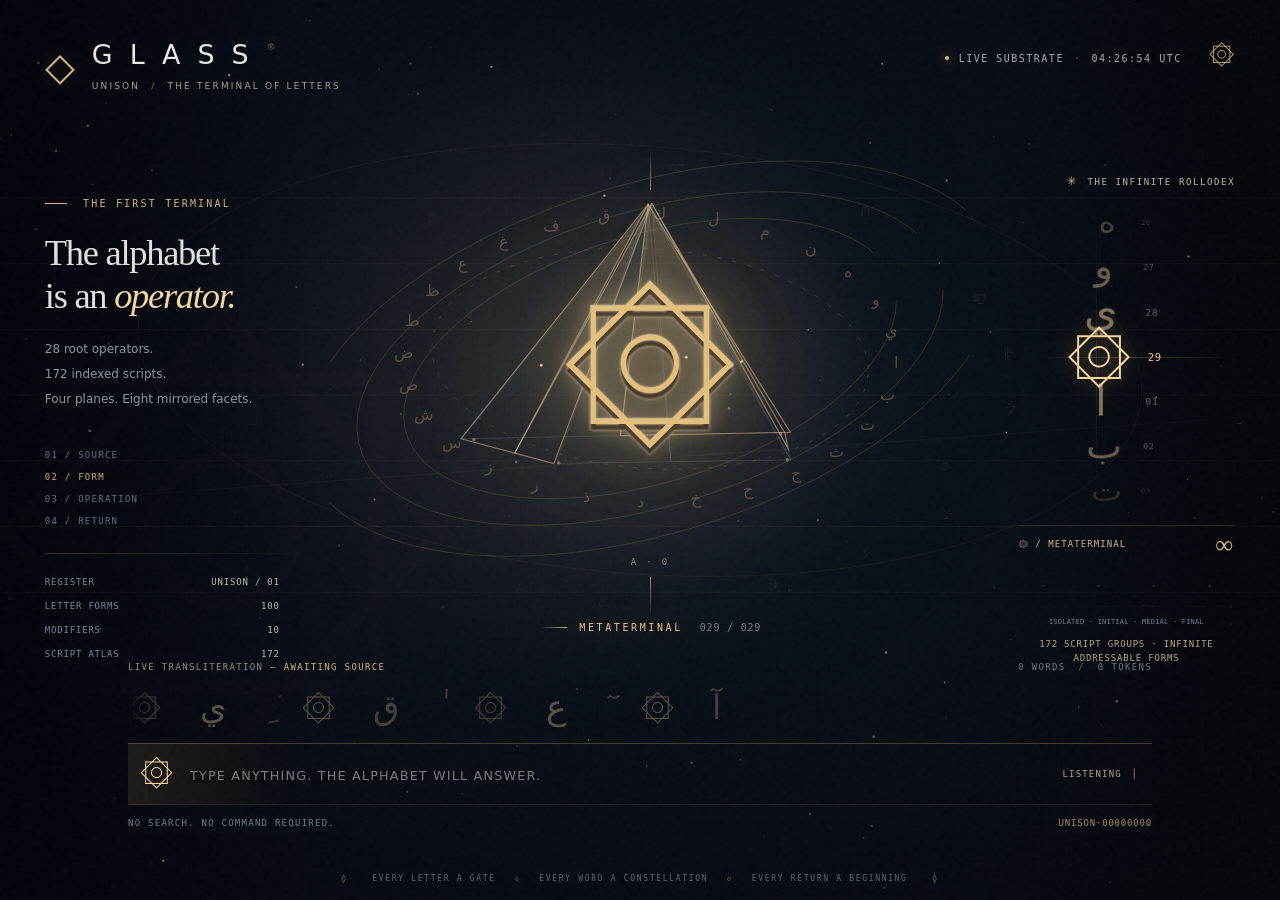
==== apps/glass-oracle/index.html @ 52d49993 "experience: publish fully inlined typing-only GLASS world alphabet oracle" ====
<!doctype html>
<html lang="en">
<head>
  <meta charset="utf-8">
  <meta name="viewport" content="width=device-width,initial-scale=1,viewport-fit=cover">
  <meta name="theme-color" content="#060910">
  <meta name="color-scheme" content="dark">
  <meta name="description" content="GLASS — a living terminal of the Unison alphabet. Type, tap, and observe the operators unfold.">
  <title>GLASS — The Unison Terminal</title>
  <style>
:root {--ink:#050910;--gold:#d4b47d;--gold-bright:#f6d8a1;--tarnish:#827459;--mute:#86909c;--white:#e9e7e4;--margin:clamp(21px,3.5vw,62px);--arabic:"Amiri","Amiri Quran","Noto Naskh Arabic","Scheherazade New","Times New Roman",serif}
*{box-sizing:border-box}html,body{margin:0;width:100%;height:100%;background:var(--ink);color:var(--white);overscroll-behavior:none}body{font-family:"Avenir Next","Segoe UI",system-ui,sans-serif;-webkit-font-smoothing:antialiased;font-weight:350}button{display:none!important}::selection{color:#0d1119;background:#e3bd79}input{font:inherit}
.unison{position:relative;width:100%;height:100dvh;min-height:660px;isolation:isolate;overflow:hidden;background:radial-gradient(ellipse at 50% 43%,#171c27 0%,#0b111a 31%,#060a12 71%,#04070c 100%)}.unison:before{content:"";position:absolute;inset:0;z-index:-2;pointer-events:none;background:radial-gradient(circle at 42% 40%,rgba(136,117,88,.13),transparent 38%),linear-gradient(90deg,#02050b 0%,transparent 25%,transparent 78%,#03070b 100%)}
#universe{position:absolute;inset:0;width:100%;height:100%;z-index:-1;pointer-events:none}.grain{position:absolute;inset:0;pointer-events:none;z-index:14;opacity:.14;background-image:url("data:image/svg+xml,%3Csvg viewBox='0 0 180 180' xmlns='http://www.w3.org/2000/svg'%3E%3Cfilter id='n'%3E%3CfeTurbulence type='fractalNoise' baseFrequency='.93' numOctaves='3' stitchTiles='stitch'/%3E%3C/filter%3E%3Crect width='100%25' height='100%25' filter='url(%23n)' opacity='.22'/%3E%3C/svg%3E")}.horizon-line{position:absolute;top:51%;left:-10%;width:120%;height:1px;transform:rotate(-4deg);background:linear-gradient(90deg,transparent,rgba(214,185,128,.08),transparent);pointer-events:none}.viewport-engraving{position:absolute;left:-1vw;top:32vh;color:#ceb07d;font-family:var(--arabic);font-size:38vw;opacity:.008;pointer-events:none;line-height:1}
.masthead{z-index:12;position:absolute;top:0;left:0;right:0;padding:clamp(24px,3.3vw,43px) var(--margin);display:flex;justify-content:space-between;align-items:flex-start;gap:20px;pointer-events:none}.identity{display:flex;align-items:center;gap:17px}.identity-mark{font-family:serif;font-size:39px;color:var(--gold);font-weight:200;line-height:.9;filter:drop-shadow(0 0 10px #b7976844)}.identity-name{font-size:clamp(18px,2.1vw,28px);font-weight:400;letter-spacing:.16em;line-height:1}.identity-sup{font:9px sans-serif;vertical-align:top;letter-spacing:0;color:var(--tarnish);margin-left:2px}.identity-sub{margin-top:12px;font-size:9px;letter-spacing:.24em;color:#a5a29d}.separator{color:#7c6c54;margin:0 6px}.masthead-right{display:flex;align-items:center;gap:10px;margin-top:4px;font:10px ui-monospace,Consolas,monospace;letter-spacing:.15em;color:#a9abb3}.live-diode{width:4px;height:4px;background:#d8ba7e;box-shadow:0 0 12px #e7bf75;border-radius:50%;animation:diode 3s infinite}@keyframes diode{50%{opacity:.25;box-shadow:0 0 1px #efc982}}.masthead-separator{color:#625849}.masthead-oracle{font-family:var(--arabic);color:var(--gold);font-size:26px;margin-left:17px;margin-top:-6px}
.left-margin{position:absolute;z-index:5;left:var(--margin);top:22%;width:clamp(220px,20vw,305px);pointer-events:none}.eyebrow{font:10px ui-monospace,monospace;letter-spacing:.22em;color:var(--gold);white-space:nowrap}.tiny-rule{display:inline-block;width:22px;height:1px;background:var(--gold);margin:0 8px 3px 0}.left-title{font:350 clamp(25px,2.85vw,42px)/1.18 "Iowan Old Style",Georgia,serif;letter-spacing:-.035em;margin-top:22px;color:#e2e0e0}.left-title em{font-style:italic;color:var(--gold-bright)}.left-description{font-size:12px;line-height:2.1;color:#8d97a0;margin:20px 0 37px}.vertical-index{display:flex;flex-direction:column;gap:12px;font:9px ui-monospace,monospace;letter-spacing:.14em;color:#65727f}.vertical-index-gold{color:#d2aa69}.fine-rule{width:100%;height:1px;background:linear-gradient(90deg,rgba(217,179,106,.24),transparent);margin:27px 0 16px}.meta-stat{display:flex;justify-content:space-between;max-width:235px;padding:7px 0;font:9px ui-monospace,monospace;letter-spacing:.09em;color:#798997}.meta-stat span:last-child{color:#bebcae}
.stage{position:absolute;left:25.8%;top:13%;width:50%;height:61%;z-index:4;touch-action:manipulation;cursor:crosshair;outline:none}.stage:focus-visible{outline:1px solid #b59b72;outline-offset:-20px}.stage canvas{position:absolute;inset:0;width:100%;height:100%;opacity:.96}.stage-corona{position:absolute;left:50%;top:47%;width:min(36vw,490px);height:min(36vw,490px);transform:translate(-50%,-50%);background:radial-gradient(circle,rgba(209,162,87,.13),rgba(86,111,138,.04) 41%,transparent 70%);filter:blur(18px);pointer-events:none}.stage-glyph{position:absolute;left:50%;top:45%;transform:translate(-50%,-50%);font:normal clamp(110px,14vw,205px)/1.5 var(--arabic);color:#e4bf7d;text-align:center;white-space:nowrap;text-shadow:0 0 25px #cfaf8666,0 0 75px #ad904844,0 6px 2px #342b20;filter:drop-shadow(0 0 1px #f7e5bb);pointer-events:none;transition:font-size .35s ease}.stage-pole{position:absolute;left:50%;width:1px;height:40px;background:linear-gradient(transparent,#a48d65)}.stage-pole-top{top:6%}.stage-pole-bottom{bottom:9%;transform:rotate(180deg)}.stage-axis{position:absolute;bottom:18%;left:50%;transform:translateX(-50%);font:9px ui-monospace,monospace;color:#90866f;letter-spacing:.26em}.stage-caption{display:flex;align-items:center;gap:12px;position:absolute;bottom:6%;left:50%;transform:translateX(-50%);white-space:nowrap;font:10px ui-monospace,monospace;letter-spacing:.26em;color:#edc791}.line-flare{height:1px;width:28px;background:linear-gradient(90deg,transparent,#c7ad79)}.stage-caption-number{color:#777c83;margin-left:5px;letter-spacing:.08em}
.rolodex{position:absolute;z-index:10;right:var(--margin);top:19%;height:55%;width:clamp(176px,17vw,244px);display:flex;flex-direction:column;align-items:stretch}.roll-heading{color:#c8b8a0;font:9px ui-monospace,monospace;letter-spacing:.18em;white-space:nowrap;text-align:right}.micro-asterisk{color:var(--gold);font-size:15px;margin-right:3px}.roll-frame{position:relative;flex:1;perspective:650px;min-height:120px;overflow:hidden;mask-image:linear-gradient(to bottom,transparent,black 13%,black 84%,transparent);-webkit-mask-image:linear-gradient(to bottom,transparent,black 13%,black 84%,transparent)}.roll-track{position:absolute;inset:0;pointer-events:none}.roll-item{position:absolute;left:12%;width:75%;height:56px;display:flex;align-items:center;justify-content:center;gap:15px;transform-origin:center;will-change:transform,opacity;cursor:pointer;pointer-events:auto;user-select:none;touch-action:manipulation}.roll-glyph{font:normal clamp(26px,3.2vw,43px)/1.4 var(--arabic);width:55px;text-align:center;color:#9b896e;text-shadow:0 0 15px #d2b17e22;white-space:nowrap}.roll-number{font:9px ui-monospace,monospace;letter-spacing:.06em;color:#7f7b76;min-width:32px}.roll-item[data-selected="true"] .roll-glyph{color:#f4d59c;font-size:clamp(39px,4.4vw,60px);filter:drop-shadow(0 0 12px #d2a66066)}.roll-item[data-selected="true"] .roll-number{color:#ecc58e}.roll-midline{position:absolute;z-index:2;left:10%;right:4%;top:50%;height:1px;background:linear-gradient(90deg,transparent,#be965955,transparent);pointer-events:none}.roll-spine{position:absolute;left:36%;top:8%;height:84%;width:1px;background:linear-gradient(transparent,#92795633 50%,transparent)}.roll-footer{padding:13px 1px 0;border-top:1px solid #6c63564a;display:flex;justify-content:space-between;align-items:center;gap:10px;font:9px ui-monospace,monospace;letter-spacing:.12em;color:#d0b88f}.infinity{font-family:Georgia,serif;font-size:25px;color:var(--gold);line-height:0}.variants{margin-top:15px;display:flex;justify-content:space-between;gap:4px;direction:rtl}.variant{min-width:24px;flex:1;display:flex;flex-direction:column;align-items:center;gap:3px;color:#9b8b73;font:22px/1.5 var(--arabic);border-bottom:1px solid #524a3d61;padding:4px 0}.variant.empty{opacity:.15}.roll-legend{font:7px ui-monospace,monospace;color:#78818c;margin-top:11px;letter-spacing:.03em;text-align:center;white-space:nowrap}
.terminal{position:absolute;z-index:12;left:clamp(30px,10vw,172px);right:clamp(30px,10vw,172px);bottom:clamp(60px,7.5vh,94px);height:clamp(140px,19vh,204px);background:linear-gradient(180deg,transparent,rgba(8,12,20,.23));}.terminal-upper{display:flex;justify-content:space-between;align-items:center;gap:15px;font:9px ui-monospace,monospace;letter-spacing:.15em;color:#928e88}.terminal-upper-label span{color:var(--gold)}.terminal-upper-right{color:#707d86}.signature-rail{height:71px;display:flex;align-items:center;gap:0;overflow:hidden;white-space:nowrap;mask-image:linear-gradient(to right,transparent 0,black 2%,black 94%,transparent 100%);-webkit-mask-image:linear-gradient(to right,transparent 0,black 2%,black 94%,transparent 100%);}.rail-placeholder{font:34px var(--arabic);letter-spacing:.15em;color:#b9a17d55;word-spacing:20px}.rail-placeholder span:nth-child(2n){color:#cfb98766}.token{display:inline-flex;align-items:center;justify-content:center;min-width:38px;padding:0 9px;font:normal 28px/1.65 var(--arabic);color:#c9a96d;opacity:.82;animation:token-in .26s both}.token[data-direct="true"]{color:#f0d9af}.token[data-active="true"]{background:radial-gradient(circle,#a68b5b20,transparent);text-shadow:0 0 15px #e3ba7988}.token:nth-child(3n){color:#e2cda8}@keyframes token-in{from{transform:translateY(11px);opacity:0}to{transform:translateY(0);opacity:1}}.word-space{display:inline-block;width:28px;height:1px;flex:none;background:#987d5740;margin:0 6px}.terminal-input-line{height:62px;border-top:1px solid #9d815b6a;border-bottom:1px solid #83705734;display:flex;align-items:center;gap:17px;background:linear-gradient(90deg,#cf9f5920,transparent 16%)}.prompt-mark{font:34px var(--arabic);color:var(--gold-bright);padding-left:12px}#sourceInput{background:transparent;border:0;outline:none;min-width:0;flex:1;font:300 clamp(14px,1.52vw,20px)/1.4 "Avenir Next","Segoe UI",system-ui, sans-serif;letter-spacing:.06em;color:#f6eedf;text-shadow:0 0 25px #d8ad6744;padding:0;caret-color:var(--gold-bright)}#sourceInput::placeholder{font-size:clamp(11px,1vw,13px);letter-spacing:.09em;color:#797d81;opacity:1}.input-intent{white-space:nowrap;font:9px ui-monospace,monospace;letter-spacing:.13em;color:#b8a07c;margin-right:14px}.animated-caret{animation:diode 1s steps(2,end) infinite;margin-left:3px}.terminal-output{display:flex;justify-content:space-between;gap:10px;padding-top:13px;font:9px ui-monospace,monospace;letter-spacing:.14em;color:#717e85;white-space:nowrap;overflow:hidden}.hash{color:#a88e66;letter-spacing:.09em}.bottom-inscription{position:absolute;bottom:17px;left:0;right:0;text-align:center;white-space:nowrap;font:8px ui-monospace,monospace;letter-spacing:.21em;color:#5e6770}.bottom-inscription>span{color:#b89a6a;margin:0 18px}.bottom-inscription .small-diamond{color:#686054;margin:0 12px}.sr-only{position:absolute!important;width:1px;height:1px;padding:0;margin:-1px;overflow:hidden;clip:rect(0,0,0,0);white-space:nowrap;border:0}
@media(max-width:1100px){.left-margin{left:4%;width:23%;top:24%}.left-title{font-size:30px}.left-description{font-size:11px}.stage{left:21%;width:60%}.rolodex{right:3%;width:19%}.terminal{left:6%;right:6%}}
@media(max-width:720px){.unison{min-height:600px;height:100dvh}.masthead{padding:23px 20px}.identity{gap:9px}.identity-mark{font-size:30px}.identity-name{font-size:18px}.identity-sub{font-size:7px;letter-spacing:.13em;margin-top:10px}.masthead-right{gap:7px;font-size:8px;margin-top:1px}.masthead-oracle{display:none}.live-word{display:none}.left-margin{display:none}.stage{left:-11%;top:15%;width:92%;height:55%;}.stage-glyph{font-size:clamp(115px,25vw,165px);top:47%}.stage-corona{width:70vw;height:70vw}.stage-caption{bottom:5%;font-size:9px}.rolodex{right:8px;top:23%;width:22%;height:44%}.roll-heading{font-size:7px;letter-spacing:0;text-align:center}.roll-frame{min-height:0}.roll-glyph{font-size:31px;width:45px}.roll-number{display:none}.roll-item{left:0;width:100%}.roll-item[data-selected="true"] .roll-glyph{font-size:44px}.roll-footer{font-size:7px}.variants{margin-top:6px}.variant{font-size:16px;min-width:12px}.roll-legend{display:none}.terminal{left:19px;right:19px;bottom:58px;height:clamp(151px,23vh,194px)}.terminal-upper{font-size:8px;letter-spacing:.08em}.terminal-upper-right{font-size:8px}.signature-rail{height:61px}.terminal-input-line{height:59px;gap:8px}.prompt-mark{font-size:27px;padding-left:6px}#sourceInput{font-size:15px;letter-spacing:0}.input-intent{font-size:8px;letter-spacing:0;margin-right:6px}#sourceInput::placeholder{font-size:10px;letter-spacing:.01em}.terminal-output{font-size:8px;letter-spacing:.04em}.bottom-inscription{font-size:6.5px;letter-spacing:.04em;bottom:19px}.bottom-inscription>span{margin:0 4px}.bottom-inscription .small-diamond{margin:0 3px}}
@media(max-width:380px){.identity-sub{font-size:6.2px}.stage{left:-13%;width:98%}.terminal-upper-right{display:none}.bottom-inscription{letter-spacing:0;font-size:6px}}
@media(max-height:720px){.stage{top:10%;height:63%}.rolodex{top:15%;height:54%}.terminal{bottom:50px;height:145px}.signature-rail{height:56px}.terminal-input-line{height:50px}.left-margin{top:25%}}
@media(prefers-reduced-motion:reduce){*,*::before,*::after{animation-duration:.001ms!important;transition:none!important}.grain{display:none}}

@media(max-width:720px){.roll-heading{font-size:6px;letter-spacing:-.035em;white-space:normal}.rolodex{width:25%}.bottom-inscription{opacity:.85}.terminal-upper{letter-spacing:.035em}}

/* Unicode script constellations: an optical layer, not text translation. */
#scriptSky{position:absolute;inset:0;width:100%;height:100%;z-index:1;pointer-events:none;opacity:.86;}
.script-caption{margin-top:12px;min-height:28px;font:9px/1.5 ui-monospace,monospace;color:#bda77e;letter-spacing:.09em;text-align:center;white-space:normal;overflow-wrap:anywhere;}
@media(max-width:720px){#scriptSky{opacity:.67}.script-caption{font-size:7px;margin-top:5px;min-height:18px}}
@media(prefers-reduced-motion:reduce){#scriptSky{opacity:.3}}

  </style>
</head>
<body>
  <div id="unison" class="unison" data-state="listening">
    <canvas id="universe" aria-hidden="true"></canvas>
    <canvas id="scriptSky" aria-hidden="true"></canvas>
    <div class="horizon-line" aria-hidden="true"></div>
    <div class="grain" aria-hidden="true"></div>
    <div class="viewport-engraving" aria-hidden="true">۞</div>
    <header class="masthead">
      <div class="identity">
        <div class="identity-mark" aria-hidden="true">◇</div>
        <div>
          <div class="identity-name">G L A S S <span class="identity-sup">®</span></div>
          <div class="identity-sub">UNISON <span class="separator">/</span> THE TERMINAL OF LETTERS</div>
        </div>
      </div>
      <div class="masthead-right" aria-label="GLASS is live">
        <span class="live-diode" aria-hidden="true"></span>
        <span class="live-word">LIVE SUBSTRATE</span>
        <span class="masthead-separator">·</span>
        <span id="clock">00:00:00</span>
        <span class="masthead-oracle" aria-hidden="true">۞</span>
      </div>
    </header>

    <div class="left-margin" aria-hidden="true">
      <div class="eyebrow"><span class="tiny-rule"></span> THE FIRST TERMINAL</div>
      <div class="left-title">The alphabet<br>is an <em>operator.</em></div>
      <div class="left-description">28 root operators.<br><span id="worldScriptCount">172</span> indexed scripts.<br>Four planes. Eight mirrored facets.</div>
      <div class="vertical-index">
        <span>01 / SOURCE</span>
        <span class="vertical-index-gold">02 / FORM</span>
        <span>03 / OPERATION</span>
        <span>04 / RETURN</span>
      </div>
      <div class="fine-rule"></div>
      <div class="meta-stat"><span>REGISTER</span><span>UNISON / 01</span></div>
      <div class="meta-stat"><span>LETTER FORMS</span><span id="formCount">100</span></div>
      <div class="meta-stat"><span>MODIFIERS</span><span>10</span></div>
      <div class="meta-stat"><span>SCRIPT ATLAS</span><span id="worldScriptCountSecondary">172</span></div>
    </div>

    <div class="stage" id="stage" aria-label="Eight-facet GLASS pyramid representing the current Unison letter; tap to change the selected letter" tabindex="0" role="img">
      <canvas id="pyramid" aria-hidden="true"></canvas>
      <div class="stage-corona" aria-hidden="true"></div>
      <div class="stage-glyph" id="stageGlyph" lang="ar" dir="rtl" aria-hidden="true">ا</div>
      <div class="stage-pole stage-pole-top" aria-hidden="true"></div>
      <div class="stage-pole stage-pole-bottom" aria-hidden="true"></div>
      <div class="stage-axis" aria-hidden="true">A · 0</div>
      <div class="stage-caption">
        <span class="line-flare" aria-hidden="true"></span>
        <span id="stageName">ORIGIN</span>
        <span class="stage-caption-number" id="stageOrdinal">001 / 028</span>
      </div>
    </div>

    <aside class="rolodex" aria-label="Continuously rolling Unison letter operators; tap any symbol to write it">
      <div class="roll-heading"><span class="micro-asterisk">✳</span> THE INFINITE ROLLODEX</div>
      <div class="roll-frame" id="rollFrame">
        <div class="roll-spine" aria-hidden="true"></div>
        <div id="rollTrack" class="roll-track"></div>
        <div class="roll-midline" aria-hidden="true"></div>
      </div>
      <div class="roll-footer">
        <span id="rollLabel">ا / ORIGIN</span>
        <span class="infinity">∞</span>
      </div>
      <div id="variantStrip" class="variants" aria-label="Positional forms of the selected Arabic character"></div>
      <div class="roll-legend">ISOLATED <span>·</span> INITIAL <span>·</span> MEDIAL <span>·</span> FINAL</div>
      <div id="scriptCaption" class="script-caption" aria-live="off">172 SCRIPT FAMILIES · ∞ RELATIONS</div>
    </aside>

    <section class="terminal" aria-label="Unison input terminal">
      <div class="terminal-upper">
        <div class="terminal-upper-label">LIVE TRANSLITERATION <span>—</span> <span id="sourceMode">AWAITING SOURCE</span></div>
        <div class="terminal-upper-right"> <span id="wordCount">0</span> WORDS <span class="separator">/</span> <span id="letterCount">0</span> TOKENS</div>
      </div>
      <div class="signature-rail" id="signatureRail" aria-live="off" aria-label="Current mapped Unison operator sequence">
        <span class="rail-placeholder">۞ <span>آ</span> <span>۞</span> <span>ٓ</span> <span>ع</span> <span>۞</span> <span>ٰ</span> <span>ق</span> <span>۞</span> <span>ِ</span> <span>ي</span></span>
      </div>
      <div class="terminal-input-line">
        <div class="prompt-mark" aria-hidden="true">۞</div>
        <input id="sourceInput" type="text" inputmode="text" enterkeyhint="go" spellcheck="false" autocomplete="off" autocorrect="off" autocapitalize="off" placeholder="TYPE ANYTHING. THE ALPHABET WILL ANSWER." aria-label="Type words, Arabic or English, operator glyphs, or a URL. Enter opens a complete web address." maxlength="2048">
        <div id="inputIntent" class="input-intent">LISTENING <span class="animated-caret">│</span></div>
      </div>
      <div class="terminal-output">
        <span id="signatureLabel">NO SEARCH. NO COMMAND REQUIRED.</span>
        <span id="signatureHash" class="hash">UNISON·00000000</span>
      </div>
    </section>
    <div class="bottom-inscription" aria-hidden="true"><span>◊</span> EVERY LETTER A GATE <span class="small-diamond">◇</span> EVERY WORD A CONSTELLATION <span class="small-diamond">◇</span> EVERY RETURN A BEGINNING <span>◊</span></div>
    <div id="a11yStatus" class="sr-only" aria-live="polite"></div>
    <div id="scriptStatus" class="sr-only" aria-live="off"></div>
  </div>

<script data-glass-module="registry.js">
/* Generated from the uploaded UNISON/0.1 alphabet. Actual Unicode Arabic presentation forms. */
window.GLASS_REGISTRY = {"schema":"glass.unison.terminal.registry/1","source":"Uploaded GLASS_UNISON_HARNESS.zip / unison/compiler.py","source_alphabet":"ابتثجحخدذرزسشصضطظعغفقكلمنهوي","letters":[{"index":0,"base":"ا","role":"origin","name":"ARABIC LETTER ALEF","forms":{"isolated":"ﺍ","final":"ﺎ"},"unicode":"U+0627","ordinal":1},{"index":1,"base":"ب","role":"frame","name":"ARABIC LETTER BEH","forms":{"isolated":"ﺏ","final":"ﺐ","initial":"ﺑ","medial":"ﺒ"},"unicode":"U+0628","ordinal":2},{"index":2,"base":"ت","role":"clock","name":"ARABIC LETTER TEH","forms":{"isolated":"ﺕ","final":"ﺖ","initial":"ﺗ","medial":"ﺘ"},"unicode":"U+062A","ordinal":3},{"index":3,"base":"ث","role":"observation","name":"ARABIC LETTER THEH","forms":{"isolated":"ﺙ","final":"ﺚ","initial":"ﺛ","medial":"ﺜ"},"unicode":"U+062B","ordinal":4},{"index":4,"base":"ج","role":"volume","name":"ARABIC LETTER JEEM","forms":{"isolated":"ﺝ","final":"ﺞ","initial":"ﺟ","medial":"ﺠ"},"unicode":"U+062C","ordinal":5},{"index":5,"base":"ح","role":"orbit","name":"ARABIC LETTER HAH","forms":{"isolated":"ﺡ","final":"ﺢ","initial":"ﺣ","medial":"ﺤ"},"unicode":"U+062D","ordinal":6},{"index":6,"base":"خ","role":"trajectory","name":"ARABIC LETTER KHAH","forms":{"isolated":"ﺥ","final":"ﺦ","initial":"ﺧ","medial":"ﺨ"},"unicode":"U+062E","ordinal":7},{"index":7,"base":"د","role":"depth","name":"ARABIC LETTER DAL","forms":{"isolated":"ﺩ","final":"ﺪ"},"unicode":"U+062F","ordinal":8},{"index":8,"base":"ذ","role":"distance","name":"ARABIC LETTER THAL","forms":{"isolated":"ﺫ","final":"ﺬ"},"unicode":"U+0630","ordinal":9},{"index":9,"base":"ر","role":"redshift","name":"ARABIC LETTER REH","forms":{"isolated":"ﺭ","final":"ﺮ"},"unicode":"U+0631","ordinal":10},{"index":10,"base":"ز","role":"rotation","name":"ARABIC LETTER ZAIN","forms":{"isolated":"ﺯ","final":"ﺰ"},"unicode":"U+0632","ordinal":11},{"index":11,"base":"س","role":"stellar","name":"ARABIC LETTER SEEN","forms":{"isolated":"ﺱ","final":"ﺲ","initial":"ﺳ","medial":"ﺴ"},"unicode":"U+0633","ordinal":12},{"index":12,"base":"ش","role":"cluster","name":"ARABIC LETTER SHEEN","forms":{"isolated":"ﺵ","final":"ﺶ","initial":"ﺷ","medial":"ﺸ"},"unicode":"U+0634","ordinal":13},{"index":13,"base":"ص","role":"spectrum","name":"ARABIC LETTER SAD","forms":{"isolated":"ﺹ","final":"ﺺ","initial":"ﺻ","medial":"ﺼ"},"unicode":"U+0635","ordinal":14},{"index":14,"base":"ض","role":"density","name":"ARABIC LETTER DAD","forms":{"isolated":"ﺽ","final":"ﺾ","initial":"ﺿ","medial":"ﻀ"},"unicode":"U+0636","ordinal":15},{"index":15,"base":"ط","role":"field","name":"ARABIC LETTER TAH","forms":{"isolated":"ﻁ","final":"ﻂ","initial":"ﻃ","medial":"ﻄ"},"unicode":"U+0637","ordinal":16},{"index":16,"base":"ظ","role":"anchor","name":"ARABIC LETTER ZAH","forms":{"isolated":"ﻅ","final":"ﻆ","initial":"ﻇ","medial":"ﻈ"},"unicode":"U+0638","ordinal":17},{"index":17,"base":"ع","role":"gravity","name":"ARABIC LETTER AIN","forms":{"isolated":"ﻉ","final":"ﻊ","initial":"ﻋ","medial":"ﻌ"},"unicode":"U+0639","ordinal":18},{"index":18,"base":"غ","role":"diffusion","name":"ARABIC LETTER GHAIN","forms":{"isolated":"ﻍ","final":"ﻎ","initial":"ﻏ","medial":"ﻐ"},"unicode":"U+063A","ordinal":19},{"index":19,"base":"ف","role":"gate","name":"ARABIC LETTER FEH","forms":{"isolated":"ﻑ","final":"ﻒ","initial":"ﻓ","medial":"ﻔ"},"unicode":"U+0641","ordinal":20},{"index":20,"base":"ق","role":"quality","name":"ARABIC LETTER QAF","forms":{"isolated":"ﻕ","final":"ﻖ","initial":"ﻗ","medial":"ﻘ"},"unicode":"U+0642","ordinal":21},{"index":21,"base":"ك","role":"catalog","name":"ARABIC LETTER KAF","forms":{"isolated":"ﻙ","final":"ﻚ","initial":"ﻛ","medial":"ﻜ"},"unicode":"U+0643","ordinal":22},{"index":22,"base":"ل","role":"link","name":"ARABIC LETTER LAM","forms":{"isolated":"ﻝ","final":"ﻞ","initial":"ﻟ","medial":"ﻠ"},"unicode":"U+0644","ordinal":23},{"index":23,"base":"م","role":"navigator","name":"ARABIC LETTER MEEM","forms":{"isolated":"ﻡ","final":"ﻢ","initial":"ﻣ","medial":"ﻤ"},"unicode":"U+0645","ordinal":24},{"index":24,"base":"ن","role":"event","name":"ARABIC LETTER NOON","forms":{"isolated":"ﻥ","final":"ﻦ","initial":"ﻧ","medial":"ﻨ"},"unicode":"U+0646","ordinal":25},{"index":25,"base":"ه","role":"horizon","name":"ARABIC LETTER HEH","forms":{"isolated":"ﻩ","final":"ﻪ","initial":"ﻫ","medial":"ﻬ"},"unicode":"U+0647","ordinal":26},{"index":26,"base":"و","role":"identity","name":"ARABIC LETTER WAW","forms":{"isolated":"ﻭ","final":"ﻮ"},"unicode":"U+0648","ordinal":27},{"index":27,"base":"ي","role":"yield","name":"ARABIC LETTER YEH","forms":{"isolated":"ﻱ","final":"ﻲ","initial":"ﻳ","medial":"ﻴ"},"unicode":"U+064A","ordinal":28}],"metaterminal":{"glyph":"۞","role":"metaterminal","index":28},"marks":[{"glyph":"َ","role":"activate","unicode":"U+064E"},{"glyph":"ُ","role":"expand","unicode":"U+064F"},{"glyph":"ِ","role":"inspect","unicode":"U+0650"},{"glyph":"ْ","role":"freeze","unicode":"U+0652"},{"glyph":"ّ","role":"compose","unicode":"U+0651"},{"glyph":"ً","role":"repeat","unicode":"U+064B"},{"glyph":"ٌ","role":"broadcast","unicode":"U+064C"},{"glyph":"ٍ","role":"archive","unicode":"U+064D"},{"glyph":"ٰ","role":"elevate","unicode":"U+0670"},{"glyph":"ٓ","role":"project","unicode":"U+0653"}],"pyramid":{"planes":4,"mirrored_halves_per_plane":2,"facets":8,"name":"octaface-unison"},"scope":"Constructed computational alphabet; no historical or theological equivalence asserted.","digest_sha256":"79a3d27f328f164dccf16541a415b25989582b1b2cfffd0d0e61377eb792b8fc"};

</script>
<script data-glass-module="script-atlas.js">
/* GLASS script atlas · offline Unicode script property snapshot. */
window.GLASS_WORLD_SCRIPTS={"schema":"glass.unison.script-atlas/0.1","generation":"offline from regex Script property","regex_version":"2026.5.9","claimed_unicode_version":"unspecified; verify against pinned Unicode 18.0 before a conformance claim","base_unicode_reference":"https://www.unicode.org/Public/18.0.0/ucd/Scripts.txt","not_a_language_count":true,"not_a_reversible_transliterator":true,"script_count":172,"scripts":[{"script":"Adlam","alias":"ADLAM","samples":["𞤀","𞤁","𞤂","𞤃","𞤄","𞤅","𞤆","𞤇","𞤈","𞤉","𞤊","𞤋"],"ranges":[[125184,125259],[125264,125273],[125278,125279]]},{"script":"Ahom","alias":"AHOM","samples":["𑜀","𑜁","𑜂","𑜃","𑜄","𑜅","𑜆","𑜇","𑜈","𑜉","𑜊","𑜋"],"ranges":[[71424,71450],[71453,71467],[71472,71494]]},{"script":"Anatolianhieroglyphs","alias":"ANATOLIANHIEROGLYPHS","samples":["𔐀","𔐁","𔐂","𔐃","𔐄","𔐅","𔐆","𔐇","𔐈","𔐉","𔐊","𔐋"],"ranges":[[82944,83526]]},{"script":"Arabic","alias":"ARABIC","samples":["ؠ","ء","آ","أ","ؤ","إ","ئ","ا","ب","ة","ت","ث"],"ranges":[[1536,1540],[1542,1547],[1549,1562],[1564,1566],[1568,1599],[1601,1610],[1622,1647],[1649,1756],[1758,1791],[1872,1919],[2160,2193],[2199,2273],[2275,2303],[64336,64829],[64832,64975],[65008,65023],[65136,65140],[65142,65276],[69216,69246],[69314,69319],[69328,69336],[69370,69375],[126464,126467],[126469,126495],[126497,126498],[126500,126500],[126503,126503],[126505,126514],[126516,126519],[126521,126521],[126523,126523],[126530,126530],[126535,126535],[126537,126537],[126539,126539],[126541,126543],[126545,126546],[126548,126548],[126551,126551],[126553,126553],[126555,126555],[126557,126557],[126559,126559],[126561,126562],[126564,126564],[126567,126570],[126572,126578],[126580,126583],[126585,126588],[126590,126590],[126592,126601],[126603,126619],[126625,126627],[126629,126633],[126635,126651],[126704,126705]]},{"script":"Armenian","alias":"ARMENIAN","samples":["Ա","Բ","Գ","Դ","Ե","Զ","Է","Ը","Թ","Ժ","Ի","Լ"],"ranges":[[1329,1366],[1369,1418],[1421,1423],[64275,64279]]},{"script":"Avestan","alias":"AVESTAN","samples":["𐬀","𐬁","𐬂","𐬃","𐬄","𐬅","𐬆","𐬇","𐬈","𐬉","𐬊","𐬋"],"ranges":[[68352,68405],[68409,68415]]},{"script":"Balinese","alias":"BALINESE","samples":["ᬅ","ᬆ","ᬇ","ᬈ","ᬉ","ᬊ","ᬋ","ᬌ","ᬍ","ᬎ","ᬏ","ᬐ"],"ranges":[[6912,6988],[6990,7039]]},{"script":"Bamum","alias":"BAMUM","samples":["ꚠ","ꚡ","ꚢ","ꚣ","ꚤ","ꚥ","ꚦ","ꚧ","ꚨ","ꚩ","ꚪ","ꚫ"],"ranges":[[42656,42743],[92160,92728]]},{"script":"Bassavah","alias":"BASSAVAH","samples":["𖫐","𖫑","𖫒","𖫓","𖫔","𖫕","𖫖","𖫗","𖫘","𖫙","𖫚","𖫛"],"ranges":[[92880,92909],[92912,92917]]},{"script":"Batak","alias":"BATAK","samples":["ᯀ","ᯁ","ᯂ","ᯃ","ᯄ","ᯅ","ᯆ","ᯇ","ᯈ","ᯉ","ᯊ","ᯋ"],"ranges":[[7104,7155],[7164,7167]]},{"script":"Bengali","alias":"BENGALI","samples":["ঀ","অ","আ","ই","ঈ","উ","ঊ","ঋ","ঌ","এ","ঐ","ও"],"ranges":[[2432,2435],[2437,2444],[2447,2448],[2451,2472],[2474,2480],[2482,2482],[2486,2489],[2492,2500],[2503,2504],[2507,2510],[2519,2519],[2524,2525],[2527,2531],[2534,2558]]},{"script":"Beriaerfe","alias":"BERIAERFE","samples":[],"ranges":[[93856,93880],[93883,93907]]},{"script":"Bhaiksuki","alias":"BHAIKSUKI","samples":["𑰀","𑰁","𑰂","𑰃","𑰄","𑰅","𑰆","𑰇","𑰈","𑰊","𑰋","𑰌"],"ranges":[[72704,72712],[72714,72758],[72760,72773],[72784,72812]]},{"script":"Bopomofo","alias":"BOPOMOFO","samples":["ㄅ","ㄆ","ㄇ","ㄈ","ㄉ","ㄊ","ㄋ","ㄌ","ㄍ","ㄎ","ㄏ","ㄐ"],"ranges":[[746,747],[12549,12591],[12704,12735]]},{"script":"Brahmi","alias":"BRAHMI","samples":["𑀃","𑀄","𑀅","𑀆","𑀇","𑀈","𑀉","𑀊","𑀋","𑀌","𑀍","𑀎"],"ranges":[[69632,69709],[69714,69749],[69759,69759]]},{"script":"Braille","alias":"BRAILLE","samples":[],"ranges":[[10240,10495]]},{"script":"Buginese","alias":"BUGINESE","samples":["ᨀ","ᨁ","ᨂ","ᨃ","ᨄ","ᨅ","ᨆ","ᨇ","ᨈ","ᨉ","ᨊ","ᨋ"],"ranges":[[6656,6683],[6686,6687]]},{"script":"Buhid","alias":"BUHID","samples":["ᝀ","ᝁ","ᝂ","ᝃ","ᝄ","ᝅ","ᝆ","ᝇ","ᝈ","ᝉ","ᝊ","ᝋ"],"ranges":[[5952,5971]]},{"script":"Canadianaboriginal","alias":"CANADIANABORIGINAL","samples":["ᐁ","ᐂ","ᐃ","ᐄ","ᐅ","ᐆ","ᐇ","ᐈ","ᐉ","ᐊ","ᐋ","ᐌ"],"ranges":[[5120,5759],[6320,6389],[72368,72383]]},{"script":"Carian","alias":"CARIAN","samples":["𐊠","𐊡","𐊢","𐊣","𐊤","𐊥","𐊦","𐊧","𐊨","𐊩","𐊪","𐊫"],"ranges":[[66208,66256]]},{"script":"Caucasianalbanian","alias":"CAUCASIANALBANIAN","samples":["𐔰","𐔱","𐔲","𐔳","𐔴","𐔵","𐔶","𐔷","𐔸","𐔹","𐔺","𐔻"],"ranges":[[66864,66915],[66927,66927]]},{"script":"Chakma","alias":"CHAKMA","samples":["𑄃","𑄄","𑄅","𑄆","𑄇","𑄈","𑄉","𑄊","𑄋","𑄌","𑄍","𑄎"],"ranges":[[69888,69940],[69942,69959]]},{"script":"Cham","alias":"CHAM","samples":["ꨀ","ꨁ","ꨂ","ꨃ","ꨄ","ꨅ","ꨆ","ꨇ","ꨈ","ꨉ","ꨊ","ꨋ"],"ranges":[[43520,43574],[43584,43597],[43600,43609],[43612,43615]]},{"script":"Cherokee","alias":"CHEROKEE","samples":["Ꭰ","Ꭱ","Ꭲ","Ꭳ","Ꭴ","Ꭵ","Ꭶ","Ꭷ","Ꭸ","Ꭹ","Ꭺ","Ꭻ"],"ranges":[[5024,5109],[5112,5117],[43888,43967]]},{"script":"Chorasmian","alias":"CHORASMIAN","samples":["𐾰","𐾱","𐾲","𐾳","𐾴","𐾵","𐾶","𐾷","𐾸","𐾹","𐾺","𐾻"],"ranges":[[69552,69579]]},{"script":"Coptic","alias":"COPTIC","samples":["Ϣ","ϣ","Ϥ","ϥ","Ϧ","ϧ","Ϩ","ϩ","Ϫ","ϫ","Ϭ","ϭ"],"ranges":[[994,1007],[11392,11507],[11513,11519]]},{"script":"Cuneiform","alias":"CUNEIFORM","samples":["𒀀","𒀁","𒀂","𒀃","𒀄","𒀅","𒀆","𒀇","𒀈","𒀉","𒀊","𒀋"],"ranges":[[73728,74649],[74752,74862],[74864,74868],[74880,75075]]},{"script":"Cypriot","alias":"CYPRIOT","samples":["𐠀","𐠁","𐠂","𐠃","𐠄","𐠅","𐠈","𐠊","𐠋","𐠌","𐠍","𐠎"],"ranges":[[67584,67589],[67592,67592],[67594,67637],[67639,67640],[67644,67644],[67647,67647]]},{"script":"Cyprominoan","alias":"CYPROMINOAN","samples":["𒾐","𒾑","𒾒","𒾓","𒾔","𒾕","𒾖","𒾗","𒾘","𒾙","𒾚","𒾛"],"ranges":[[77712,77810]]},{"script":"Cyrillic","alias":"CYRILLIC","samples":["Ѐ","Ё","Ђ","Ѓ","Є","Ѕ","І","Ї","Ј","Љ","Њ","Ћ"],"ranges":[[1024,1156],[1159,1327],[7296,7306],[7467,7467],[7544,7544],[11744,11775],[42560,42655],[65070,65071],[122928,122989],[123023,123023]]},{"script":"Deseret","alias":"DESERET","samples":["𐐀","𐐁","𐐂","𐐃","𐐄","𐐅","𐐆","𐐇","𐐈","𐐉","𐐊","𐐋"],"ranges":[[66560,66639]]},{"script":"Devanagari","alias":"DEVANAGARI","samples":["ऄ","अ","आ","इ","ई","उ","ऊ","ऋ","ऌ","ऍ","ऎ","ए"],"ranges":[[2304,2384],[2389,2403],[2406,2431],[43232,43263],[72448,72457]]},{"script":"Divesakuru","alias":"DIVESAKURU","samples":["𑤀","𑤁","𑤂","𑤃","𑤄","𑤅","𑤆","𑤉","𑤌","𑤍","𑤎","𑤏"],"ranges":[[71936,71942],[71945,71945],[71948,71955],[71957,71958],[71960,71989],[71991,71992],[71995,72006],[72016,72025]]},{"script":"Dogra","alias":"DOGRA","samples":["𑠀","𑠁","𑠂","𑠃","𑠄","𑠅","𑠆","𑠇","𑠈","𑠉","𑠊","𑠋"],"ranges":[[71680,71739]]},{"script":"Duployan","alias":"DUPLOYAN","samples":["𛰀","𛰁","𛰂","𛰃","𛰄","𛰅","𛰆","𛰇","𛰈","𛰉","𛰊","𛰋"],"ranges":[[113664,113770],[113776,113788],[113792,113800],[113808,113817],[113820,113823]]},{"script":"Egyptianhieroglyphs","alias":"EGYPTIANHIEROGLYPHS","samples":["𓀀","𓀁","𓀂","𓀃","𓀄","𓀅","𓀆","𓀇","𓀈","𓀉","𓀊","𓀋"],"ranges":[[77824,78933],[78944,82938]]},{"script":"Elbasan","alias":"ELBASAN","samples":["𐔀","𐔁","𐔂","𐔃","𐔄","𐔅","𐔆","𐔇","𐔈","𐔉","𐔊","𐔋"],"ranges":[[66816,66855]]},{"script":"Elymaic","alias":"ELYMAIC","samples":["𐿠","𐿡","𐿢","𐿣","𐿤","𐿥","𐿦","𐿧","𐿨","𐿩","𐿪","𐿫"],"ranges":[[69600,69622]]},{"script":"Ethiopic","alias":"ETHIOPIC","samples":["ሀ","ሁ","ሂ","ሃ","ሄ","ህ","ሆ","ሇ","ለ","ሉ","ሊ","ላ"],"ranges":[[4608,4680],[4682,4685],[4688,4694],[4696,4696],[4698,4701],[4704,4744],[4746,4749],[4752,4784],[4786,4789],[4792,4798],[4800,4800],[4802,4805],[4808,4822],[4824,4880],[4882,4885],[4888,4954],[4957,4988],[4992,5017],[11648,11670],[11680,11686],[11688,11694],[11696,11702],[11704,11710],[11712,11718],[11720,11726],[11728,11734],[11736,11742],[43777,43782],[43785,43790],[43793,43798],[43808,43814],[43816,43822],[124896,124902],[124904,124907],[124909,124910],[124912,124926]]},{"script":"Garay","alias":"GARAY","samples":[],"ranges":[[68928,68965],[68969,68997],[69006,69007]]},{"script":"Georgian","alias":"GEORGIAN","samples":["Ⴀ","Ⴁ","Ⴂ","Ⴃ","Ⴄ","Ⴅ","Ⴆ","Ⴇ","Ⴈ","Ⴉ","Ⴊ","Ⴋ"],"ranges":[[4256,4293],[4295,4295],[4301,4301],[4304,4346],[4348,4351],[7312,7354],[7357,7359],[11520,11557],[11559,11559],[11565,11565]]},{"script":"Glagolitic","alias":"GLAGOLITIC","samples":["Ⰰ","Ⰱ","Ⰲ","Ⰳ","Ⰴ","Ⰵ","Ⰶ","Ⰷ","Ⰸ","Ⰹ","Ⰺ","Ⰻ"],"ranges":[[11264,11359],[122880,122886],[122888,122904],[122907,122913],[122915,122916],[122918,122922]]},{"script":"Gothic","alias":"GOTHIC","samples":["𐌰","𐌱","𐌲","𐌳","𐌴","𐌵","𐌶","𐌷","𐌸","𐌹","𐌺","𐌻"],"ranges":[[66352,66378]]},{"script":"Grantha","alias":"GRANTHA","samples":["𑌅","𑌆","𑌇","𑌈","𑌉","𑌊","𑌋","𑌌","𑌏","𑌐","𑌓","𑌔"],"ranges":[[70400,70403],[70405,70412],[70415,70416],[70419,70440],[70442,70448],[70450,70451],[70453,70457],[70460,70468],[70471,70472],[70475,70477],[70480,70480],[70487,70487],[70493,70499],[70502,70508],[70512,70516]]},{"script":"Greek","alias":"GREEK","samples":["Ͱ","ͱ","Ͳ","ͳ","Ͷ","ͷ","ͺ","ͻ","ͼ","ͽ","Ϳ","Ά"],"ranges":[[880,883],[885,887],[890,893],[895,895],[900,900],[902,902],[904,906],[908,908],[910,929],[931,993],[1008,1023],[7462,7466],[7517,7521],[7526,7530],[7615,7615],[7936,7957],[7960,7965],[7968,8005],[8008,8013],[8016,8023],[8025,8025],[8027,8027],[8029,8029],[8031,8061],[8064,8116],[8118,8132],[8134,8147],[8150,8155],[8157,8175],[8178,8180],[8182,8190],[8486,8486],[43877,43877],[65856,65934],[65952,65952],[119296,119365]]},{"script":"Gujarati","alias":"GUJARATI","samples":["અ","આ","ઇ","ઈ","ઉ","ઊ","ઋ","ઌ","ઍ","એ","ઐ","ઑ"],"ranges":[[2689,2691],[2693,2701],[2703,2705],[2707,2728],[2730,2736],[2738,2739],[2741,2745],[2748,2757],[2759,2761],[2763,2765],[2768,2768],[2784,2787],[2790,2801],[2809,2815]]},{"script":"Gunjalagondi","alias":"GUNJALAGONDI","samples":["𑵠","𑵡","𑵢","𑵣","𑵤","𑵥","𑵧","𑵨","𑵪","𑵫","𑵬","𑵭"],"ranges":[[73056,73061],[73063,73064],[73066,73102],[73104,73105],[73107,73112],[73120,73129]]},{"script":"Gurmukhi","alias":"GURMUKHI","samples":["ਅ","ਆ","ਇ","ਈ","ਉ","ਊ","ਏ","ਐ","ਓ","ਔ","ਕ","ਖ"],"ranges":[[2561,2563],[2565,2570],[2575,2576],[2579,2600],[2602,2608],[2610,2611],[2613,2614],[2616,2617],[2620,2620],[2622,2626],[2631,2632],[2635,2637],[2641,2641],[2649,2652],[2654,2654],[2662,2678]]},{"script":"Gurungkhema","alias":"GURUNGKHEMA","samples":[],"ranges":[[90368,90425]]},{"script":"Han","alias":"HAN","samples":["々","〻","㐀","㐁","㐂","㐃","㐄","㐅","㐆","㐇","㐈","㐉"],"ranges":[[11904,11929],[11931,12019],[12032,12245],[12293,12293],[12295,12295],[12321,12329],[12344,12347],[13312,19903],[19968,40959],[63744,64109],[64112,64217],[94178,94179],[94192,94198],[131072,173791],[173824,178205],[178208,183981],[183984,191456],[191472,192093],[194560,195101],[196608,201546],[201552,210041]]},{"script":"Hangul","alias":"HANGUL","samples":["ᄀ","ᄁ","ᄂ","ᄃ","ᄄ","ᄅ","ᄆ","ᄇ","ᄈ","ᄉ","ᄊ","ᄋ"],"ranges":[[4352,4607],[12334,12335],[12593,12686],[12800,12830],[12896,12926],[43360,43388],[44032,55203],[55216,55238],[55243,55291],[65440,65470],[65474,65479],[65482,65487],[65490,65495],[65498,65500]]},{"script":"Hanifirohingya","alias":"HANIFIROHINGYA","samples":["𐴀","𐴁","𐴂","𐴃","𐴄","𐴅","𐴆","𐴇","𐴈","𐴉","𐴊","𐴋"],"ranges":[[68864,68903],[68912,68921]]},{"script":"Hanunoo","alias":"HANUNOO","samples":["ᜠ","ᜡ","ᜢ","ᜣ","ᜤ","ᜥ","ᜦ","ᜧ","ᜨ","ᜩ","ᜪ","ᜫ"],"ranges":[[5920,5940]]},{"script":"Hatran","alias":"HATRAN","samples":["𐣠","𐣡","𐣢","𐣣","𐣤","𐣥","𐣦","𐣧","𐣨","𐣩","𐣪","𐣫"],"ranges":[[67808,67826],[67828,67829],[67835,67839]]},{"script":"Hebrew","alias":"HEBREW","samples":["א","ב","ג","ד","ה","ו","ז","ח","ט","י","ך","כ"],"ranges":[[1425,1479],[1488,1514],[1519,1524],[64285,64310],[64312,64316],[64318,64318],[64320,64321],[64323,64324],[64326,64335]]},{"script":"Hiragana","alias":"HIRAGANA","samples":["ぁ","あ","ぃ","い","ぅ","う","ぇ","え","ぉ","お","か","が"],"ranges":[[12353,12438],[12445,12447],[110593,110879],[110898,110898],[110928,110930],[127488,127488]]},{"script":"Imperialaramaic","alias":"IMPERIALARAMAIC","samples":["𐡀","𐡁","𐡂","𐡃","𐡄","𐡅","𐡆","𐡇","𐡈","𐡉","𐡊","𐡋"],"ranges":[[67648,67669],[67671,67679]]},{"script":"Inscriptionalpahlavi","alias":"INSCRIPTIONALPAHLAVI","samples":["𐭠","𐭡","𐭢","𐭣","𐭤","𐭥","𐭦","𐭧","𐭨","𐭩","𐭪","𐭫"],"ranges":[[68448,68466],[68472,68479]]},{"script":"Inscriptionalparthian","alias":"INSCRIPTIONALPARTHIAN","samples":["𐭀","𐭁","𐭂","𐭃","𐭄","𐭅","𐭆","𐭇","𐭈","𐭉","𐭊","𐭋"],"ranges":[[68416,68437],[68440,68447]]},{"script":"Javanese","alias":"JAVANESE","samples":["ꦄ","ꦅ","ꦆ","ꦇ","ꦈ","ꦉ","ꦊ","ꦋ","ꦌ","ꦍ","ꦎ","ꦏ"],"ranges":[[43392,43469],[43472,43481],[43486,43487]]},{"script":"Kaithi","alias":"KAITHI","samples":["𑂃","𑂄","𑂅","𑂆","𑂇","𑂈","𑂉","𑂊","𑂋","𑂌","𑂍","𑂎"],"ranges":[[69760,69826],[69837,69837]]},{"script":"Kannada","alias":"KANNADA","samples":["ಀ","ಅ","ಆ","ಇ","ಈ","ಉ","ಊ","ಋ","ಌ","ಎ","ಏ","ಐ"],"ranges":[[3200,3212],[3214,3216],[3218,3240],[3242,3251],[3253,3257],[3260,3268],[3270,3272],[3274,3277],[3285,3286],[3292,3294],[3296,3299],[3302,3311],[3313,3315]]},{"script":"Katakana","alias":"KATAKANA","samples":["ァ","ア","ィ","イ","ゥ","ウ","ェ","エ","ォ","オ","カ","ガ"],"ranges":[[12449,12538],[12541,12543],[12784,12799],[13008,13054],[13056,13143],[65382,65391],[65393,65437],[110576,110579],[110581,110587],[110589,110590],[110592,110592],[110880,110882],[110933,110933],[110948,110951]]},{"script":"Kawi","alias":"KAWI","samples":["𑼂","𑼄","𑼅","𑼆","𑼇","𑼈","𑼉","𑼊","𑼋","𑼌","𑼍","𑼎"],"ranges":[[73472,73488],[73490,73530],[73534,73562]]},{"script":"Kayahli","alias":"KAYAHLI","samples":["ꤊ","ꤋ","ꤌ","ꤍ","ꤎ","ꤏ","ꤐ","ꤑ","ꤒ","ꤓ","ꤔ","ꤕ"],"ranges":[[43264,43309],[43311,43311]]},{"script":"Kharoshthi","alias":"KHAROSHTHI","samples":["𐨀","𐨐","𐨑","𐨒","𐨓","𐨕","𐨖","𐨗","𐨙","𐨚","𐨛","𐨜"],"ranges":[[68096,68099],[68101,68102],[68108,68115],[68117,68119],[68121,68149],[68152,68154],[68159,68168],[68176,68184]]},{"script":"Khitansmallscript","alias":"KHITANSMALLSCRIPT","samples":["𘬀","𘬁","𘬂","𘬃","𘬄","𘬅","𘬆","𘬇","𘬈","𘬉","𘬊","𘬋"],"ranges":[[94180,94180],[101120,101589],[101631,101631]]},{"script":"Khmer","alias":"KHMER","samples":["ក","ខ","គ","ឃ","ង","ច","ឆ","ជ","ឈ","ញ","ដ","ឋ"],"ranges":[[6016,6109],[6112,6121],[6128,6137],[6624,6655]]},{"script":"Khojki","alias":"KHOJKI","samples":["𑈀","𑈁","𑈂","𑈃","𑈄","𑈅","𑈆","𑈇","𑈈","𑈉","𑈊","𑈋"],"ranges":[[70144,70161],[70163,70209]]},{"script":"Khudawadi","alias":"KHUDAWADI","samples":["𑊰","𑊱","𑊲","𑊳","𑊴","𑊵","𑊶","𑊷","𑊸","𑊹","𑊺","𑊻"],"ranges":[[70320,70378],[70384,70393]]},{"script":"Kiratrai","alias":"KIRATRAI","samples":[],"ranges":[[93504,93561]]},{"script":"Lao","alias":"LAO","samples":["ກ","ຂ","ຄ","ຆ","ງ","ຈ","ຉ","ຊ","ຌ","ຍ","ຎ","ຏ"],"ranges":[[3713,3714],[3716,3716],[3718,3722],[3724,3747],[3749,3749],[3751,3773],[3776,3780],[3782,3782],[3784,3790],[3792,3801],[3804,3807]]},{"script":"Latin","alias":"LATIN","samples":["A","B","C","D","E","F","G","H","I","J","K","L"],"ranges":[[65,90],[97,122],[170,170],[186,186],[192,214],[216,246],[248,696],[736,740],[7424,7461],[7468,7516],[7522,7525],[7531,7543],[7545,7614],[7680,7935],[8305,8305],[8319,8319],[8336,8348],[8490,8491],[8498,8498],[8526,8526],[8544,8584],[11360,11391],[42786,42887],[42891,42972],[42993,43007],[43824,43866],[43868,43876],[43878,43881],[64256,64262],[65313,65338],[65345,65370],[67456,67461],[67463,67504],[67506,67514],[122624,122654],[122661,122666]]},{"script":"Lepcha","alias":"LEPCHA","samples":["ᰀ","ᰁ","ᰂ","ᰃ","ᰄ","ᰅ","ᰆ","ᰇ","ᰈ","ᰉ","ᰊ","ᰋ"],"ranges":[[7168,7223],[7227,7241],[7245,7247]]},{"script":"Limbu","alias":"LIMBU","samples":["ᤀ","ᤁ","ᤂ","ᤃ","ᤄ","ᤅ","ᤆ","ᤇ","ᤈ","ᤉ","ᤊ","ᤋ"],"ranges":[[6400,6430],[6432,6443],[6448,6459],[6464,6464],[6468,6479]]},{"script":"Lineara","alias":"LINEARA","samples":["𐘀","𐘁","𐘂","𐘃","𐘄","𐘅","𐘆","𐘇","𐘈","𐘉","𐘊","𐘋"],"ranges":[[67072,67382],[67392,67413],[67424,67431]]},{"script":"Linearb","alias":"LINEARB","samples":["𐀀","𐀁","𐀂","𐀃","𐀄","𐀅","𐀆","𐀇","𐀈","𐀉","𐀊","𐀋"],"ranges":[[65536,65547],[65549,65574],[65576,65594],[65596,65597],[65599,65613],[65616,65629],[65664,65786]]},{"script":"Lisu","alias":"LISU","samples":["ꓐ","ꓑ","ꓒ","ꓓ","ꓔ","ꓕ","ꓖ","ꓗ","ꓘ","ꓙ","ꓚ","ꓛ"],"ranges":[[42192,42239],[73648,73648]]},{"script":"Lycian","alias":"LYCIAN","samples":["𐊀","𐊁","𐊂","𐊃","𐊄","𐊅","𐊆","𐊇","𐊈","𐊉","𐊊","𐊋"],"ranges":[[66176,66204]]},{"script":"Lydian","alias":"LYDIAN","samples":["𐤠","𐤡","𐤢","𐤣","𐤤","𐤥","𐤦","𐤧","𐤨","𐤩","𐤪","𐤫"],"ranges":[[67872,67897],[67903,67903]]},{"script":"Mahajani","alias":"MAHAJANI","samples":["𑅐","𑅑","𑅒","𑅓","𑅔","𑅕","𑅖","𑅗","𑅘","𑅙","𑅚","𑅛"],"ranges":[[69968,70006]]},{"script":"Makasar","alias":"MAKASAR","samples":["𑻠","𑻡","𑻢","𑻣","𑻤","𑻥","𑻦","𑻧","𑻨","𑻩","𑻪","𑻫"],"ranges":[[73440,73464]]},{"script":"Malayalam","alias":"MALAYALAM","samples":["ഄ","അ","ആ","ഇ","ഈ","ഉ","ഊ","ഋ","ഌ","എ","ഏ","ഐ"],"ranges":[[3328,3340],[3342,3344],[3346,3396],[3398,3400],[3402,3407],[3412,3427],[3430,3455]]},{"script":"Mandaic","alias":"MANDAIC","samples":["ࡀ","ࡁ","ࡂ","ࡃ","ࡄ","ࡅ","ࡆ","ࡇ","ࡈ","ࡉ","ࡊ","ࡋ"],"ranges":[[2112,2139],[2142,2142]]},{"script":"Manichaean","alias":"MANICHAEAN","samples":["𐫀","𐫁","𐫂","𐫃","𐫄","𐫅","𐫆","𐫇","𐫉","𐫊","𐫋","𐫌"],"ranges":[[68288,68326],[68331,68342]]},{"script":"Marchen","alias":"MARCHEN","samples":["𑱲","𑱳","𑱴","𑱵","𑱶","𑱷","𑱸","𑱹","𑱺","𑱻","𑱼","𑱽"],"ranges":[[72816,72847],[72850,72871],[72873,72886]]},{"script":"Masaramgondi","alias":"MASARAMGONDI","samples":["𑴀","𑴁","𑴂","𑴃","𑴄","𑴅","𑴆","𑴈","𑴉","𑴋","𑴌","𑴍"],"ranges":[[72960,72966],[72968,72969],[72971,73014],[73018,73018],[73020,73021],[73023,73031],[73040,73049]]},{"script":"Medefaidrin","alias":"MEDEFAIDRIN","samples":["𖹀","𖹁","𖹂","𖹃","𖹄","𖹅","𖹆","𖹇","𖹈","𖹉","𖹊","𖹋"],"ranges":[[93760,93850]]},{"script":"Meeteimayek","alias":"MEETEIMAYEK","samples":["ꫠ","ꫡ","ꫢ","ꫣ","ꫤ","ꫥ","ꫦ","ꫧ","ꫨ","ꫩ","ꫪ","ꫲ"],"ranges":[[43744,43766],[43968,44013],[44016,44025]]},{"script":"Mendekikakui","alias":"MENDEKIKAKUI","samples":["𞠀","𞠁","𞠂","𞠃","𞠄","𞠅","𞠆","𞠇","𞠈","𞠉","𞠊","𞠋"],"ranges":[[124928,125124],[125127,125142]]},{"script":"Meroiticcursive","alias":"MEROITICCURSIVE","samples":["𐦠","𐦡","𐦢","𐦣","𐦤","𐦥","𐦦","𐦧","𐦨","𐦩","𐦪","𐦫"],"ranges":[[68000,68023],[68028,68047],[68050,68095]]},{"script":"Meroitichieroglyphs","alias":"MEROITICHIEROGLYPHS","samples":["𐦀","𐦁","𐦂","𐦃","𐦄","𐦅","𐦆","𐦇","𐦈","𐦉","𐦊","𐦋"],"ranges":[[67968,67999]]},{"script":"Miao","alias":"MIAO","samples":["𖼀","𖼁","𖼂","𖼃","𖼄","𖼅","𖼆","𖼇","𖼈","𖼉","𖼊","𖼋"],"ranges":[[93952,94026],[94031,94087],[94095,94111]]},{"script":"Modi","alias":"MODI","samples":["𑘀","𑘁","𑘂","𑘃","𑘄","𑘅","𑘆","𑘇","𑘈","𑘉","𑘊","𑘋"],"ranges":[[71168,71236],[71248,71257]]},{"script":"Mongolian","alias":"MONGOLIAN","samples":["ᠠ","ᠡ","ᠢ","ᠣ","ᠤ","ᠥ","ᠦ","ᠧ","ᠨ","ᠩ","ᠪ","ᠫ"],"ranges":[[6144,6145],[6148,6148],[6150,6169],[6176,6264],[6272,6314],[71264,71276]]},{"script":"Mro","alias":"MRO","samples":["𖩀","𖩁","𖩂","𖩃","𖩄","𖩅","𖩆","𖩇","𖩈","𖩉","𖩊","𖩋"],"ranges":[[92736,92766],[92768,92777],[92782,92783]]},{"script":"Multani","alias":"MULTANI","samples":["𑊀","𑊁","𑊂","𑊃","𑊄","𑊅","𑊆","𑊈","𑊊","𑊋","𑊌","𑊍"],"ranges":[[70272,70278],[70280,70280],[70282,70285],[70287,70301],[70303,70313]]},{"script":"Myanmar","alias":"MYANMAR","samples":["က","ခ","ဂ","ဃ","င","စ","ဆ","ဇ","ဈ","ဉ","ည","ဋ"],"ranges":[[4096,4255],[43488,43518],[43616,43647],[71376,71395]]},{"script":"Nabataean","alias":"NABATAEAN","samples":["𐢀","𐢁","𐢂","𐢃","𐢄","𐢅","𐢆","𐢇","𐢈","𐢉","𐢊","𐢋"],"ranges":[[67712,67742],[67751,67759]]},{"script":"Nagmundari","alias":"NAGMUNDARI","samples":["𞓐","𞓑","𞓒","𞓓","𞓔","𞓕","𞓖","𞓗","𞓘","𞓙","𞓚","𞓛"],"ranges":[[124112,124153]]},{"script":"Nandinagari","alias":"NANDINAGARI","samples":["𑦠","𑦡","𑦢","𑦣","𑦤","𑦥","𑦦","𑦧","𑦪","𑦫","𑦬","𑦭"],"ranges":[[72096,72103],[72106,72151],[72154,72164]]},{"script":"Newa","alias":"NEWA","samples":["𑐀","𑐁","𑐂","𑐃","𑐄","𑐅","𑐆","𑐇","𑐈","𑐉","𑐊","𑐋"],"ranges":[[70656,70747],[70749,70753]]},{"script":"Newtailue","alias":"NEWTAILUE","samples":["ᦀ","ᦁ","ᦂ","ᦃ","ᦄ","ᦅ","ᦆ","ᦇ","ᦈ","ᦉ","ᦊ","ᦋ"],"ranges":[[6528,6571],[6576,6601],[6608,6618],[6622,6623]]},{"script":"Nko","alias":"NKO","samples":["ߊ","ߋ","ߌ","ߍ","ߎ","ߏ","ߐ","ߑ","ߒ","ߓ","ߔ","ߕ"],"ranges":[[1984,2042],[2045,2047]]},{"script":"Nushu","alias":"NUSHU","samples":["𖿡","𛅰","𛅱","𛅲","𛅳","𛅴","𛅵","𛅶","𛅷","𛅸","𛅹","𛅺"],"ranges":[[94177,94177],[110960,111355]]},{"script":"Nyiakengpuachuehmong","alias":"NYIAKENGPUACHUEHMONG","samples":["𞄀","𞄁","𞄂","𞄃","𞄄","𞄅","𞄆","𞄇","𞄈","𞄉","𞄊","𞄋"],"ranges":[[123136,123180],[123184,123197],[123200,123209],[123214,123215]]},{"script":"Ogham","alias":"OGHAM","samples":["ᚁ","ᚂ","ᚃ","ᚄ","ᚅ","ᚆ","ᚇ","ᚈ","ᚉ","ᚊ","ᚋ","ᚌ"],"ranges":[[5760,5788]]},{"script":"Olchiki","alias":"OLCHIKI","samples":["ᱚ","ᱛ","ᱜ","ᱝ","ᱞ","ᱟ","ᱠ","ᱡ","ᱢ","ᱣ","ᱤ","ᱥ"],"ranges":[[7248,7295]]},{"script":"Oldhungarian","alias":"OLDHUNGARIAN","samples":["𐲀","𐲁","𐲂","𐲃","𐲄","𐲅","𐲆","𐲇","𐲈","𐲉","𐲊","𐲋"],"ranges":[[68736,68786],[68800,68850],[68858,68863]]},{"script":"Olditalic","alias":"OLDITALIC","samples":["𐌀","𐌁","𐌂","𐌃","𐌄","𐌅","𐌆","𐌇","𐌈","𐌉","𐌊","𐌋"],"ranges":[[66304,66339],[66349,66351]]},{"script":"Oldnortharabian","alias":"OLDNORTHARABIAN","samples":["𐪀","𐪁","𐪂","𐪃","𐪄","𐪅","𐪆","𐪇","𐪈","𐪉","𐪊","𐪋"],"ranges":[[68224,68255]]},{"script":"Oldpermic","alias":"OLDPERMIC","samples":["𐍐","𐍑","𐍒","𐍓","𐍔","𐍕","𐍖","𐍗","𐍘","𐍙","𐍚","𐍛"],"ranges":[[66384,66426]]},{"script":"Oldpersian","alias":"OLDPERSIAN","samples":["𐎠","𐎡","𐎢","𐎣","𐎤","𐎥","𐎦","𐎧","𐎨","𐎩","𐎪","𐎫"],"ranges":[[66464,66499],[66504,66517]]},{"script":"Oldsogdian","alias":"OLDSOGDIAN","samples":["𐼀","𐼁","𐼂","𐼃","𐼄","𐼅","𐼆","𐼇","𐼈","𐼉","𐼊","𐼋"],"ranges":[[69376,69415]]},{"script":"Oldsoutharabian","alias":"OLDSOUTHARABIAN","samples":["𐩠","𐩡","𐩢","𐩣","𐩤","𐩥","𐩦","𐩧","𐩨","𐩩","𐩪","𐩫"],"ranges":[[68192,68223]]},{"script":"Oldturkic","alias":"OLDTURKIC","samples":["𐰀","𐰁","𐰂","𐰃","𐰄","𐰅","𐰆","𐰇","𐰈","𐰉","𐰊","𐰋"],"ranges":[[68608,68680]]},{"script":"Olduyghur","alias":"OLDUYGHUR","samples":["𐽰","𐽱","𐽲","𐽳","𐽴","𐽵","𐽶","𐽷","𐽸","𐽹","𐽺","𐽻"],"ranges":[[69488,69513]]},{"script":"Olonal","alias":"OLONAL","samples":[],"ranges":[[124368,124410],[124415,124415]]},{"script":"Oriya","alias":"ORIYA","samples":["ଅ","ଆ","ଇ","ଈ","ଉ","ଊ","ଋ","ଌ","ଏ","ଐ","ଓ","ଔ"],"ranges":[[2817,2819],[2821,2828],[2831,2832],[2835,2856],[2858,2864],[2866,2867],[2869,2873],[2876,2884],[2887,2888],[2891,2893],[2901,2903],[2908,2909],[2911,2915],[2918,2935]]},{"script":"Osage","alias":"OSAGE","samples":["𐒰","𐒱","𐒲","𐒳","𐒴","𐒵","𐒶","𐒷","𐒸","𐒹","𐒺","𐒻"],"ranges":[[66736,66771],[66776,66811]]},{"script":"Osmanya","alias":"OSMANYA","samples":["𐒀","𐒁","𐒂","𐒃","𐒄","𐒅","𐒆","𐒇","𐒈","𐒉","𐒊","𐒋"],"ranges":[[66688,66717],[66720,66729]]},{"script":"Pahawhhmong","alias":"PAHAWHHMONG","samples":["𖬀","𖬁","𖬂","𖬃","𖬄","𖬅","𖬆","𖬇","𖬈","𖬉","𖬊","𖬋"],"ranges":[[92928,92997],[93008,93017],[93019,93025],[93027,93047],[93053,93071]]},{"script":"Palmyrene","alias":"PALMYRENE","samples":["𐡠","𐡡","𐡢","𐡣","𐡤","𐡥","𐡦","𐡧","𐡨","𐡩","𐡪","𐡫"],"ranges":[[67680,67711]]},{"script":"Paucinhau","alias":"PAUCINHAU","samples":["𑫀","𑫁","𑫂","𑫃","𑫄","𑫅","𑫆","𑫇","𑫈","𑫉","𑫊","𑫋"],"ranges":[[72384,72440]]},{"script":"Phagspa","alias":"PHAGSPA","samples":["ꡀ","ꡁ","ꡂ","ꡃ","ꡄ","ꡅ","ꡆ","ꡇ","ꡈ","ꡉ","ꡊ","ꡋ"],"ranges":[[43072,43127]]},{"script":"Phoenician","alias":"PHOENICIAN","samples":["𐤀","𐤁","𐤂","𐤃","𐤄","𐤅","𐤆","𐤇","𐤈","𐤉","𐤊","𐤋"],"ranges":[[67840,67867],[67871,67871]]},{"script":"Psalterpahlavi","alias":"PSALTERPAHLAVI","samples":["𐮀","𐮁","𐮂","𐮃","𐮄","𐮅","𐮆","𐮇","𐮈","𐮉","𐮊","𐮋"],"ranges":[[68480,68497],[68505,68508],[68521,68527]]},{"script":"Rejang","alias":"REJANG","samples":["ꤰ","ꤱ","ꤲ","ꤳ","ꤴ","ꤵ","ꤶ","ꤷ","ꤸ","ꤹ","ꤺ","ꤻ"],"ranges":[[43312,43347],[43359,43359]]},{"script":"Runic","alias":"RUNIC","samples":["ᚠ","ᚡ","ᚢ","ᚣ","ᚤ","ᚥ","ᚦ","ᚧ","ᚨ","ᚩ","ᚪ","ᚫ"],"ranges":[[5792,5866],[5870,5880]]},{"script":"Samaritan","alias":"SAMARITAN","samples":["ࠀ","ࠁ","ࠂ","ࠃ","ࠄ","ࠅ","ࠆ","ࠇ","ࠈ","ࠉ","ࠊ","ࠋ"],"ranges":[[2048,2093],[2096,2110]]},{"script":"Saurashtra","alias":"SAURASHTRA","samples":["ꢂ","ꢃ","ꢄ","ꢅ","ꢆ","ꢇ","ꢈ","ꢉ","ꢊ","ꢋ","ꢌ","ꢍ"],"ranges":[[43136,43205],[43214,43225]]},{"script":"Sharada","alias":"SHARADA","samples":["𑆃","𑆄","𑆅","𑆆","𑆇","𑆈","𑆉","𑆊","𑆋","𑆌","𑆍","𑆎"],"ranges":[[70016,70111],[72544,72551]]},{"script":"Shavian","alias":"SHAVIAN","samples":["𐑐","𐑑","𐑒","𐑓","𐑔","𐑕","𐑖","𐑗","𐑘","𐑙","𐑚","𐑛"],"ranges":[[66640,66687]]},{"script":"Siddham","alias":"SIDDHAM","samples":["𑖀","𑖁","𑖂","𑖃","𑖄","𑖅","𑖆","𑖇","𑖈","𑖉","𑖊","𑖋"],"ranges":[[71040,71093],[71096,71133]]},{"script":"Sidetic","alias":"SIDETIC","samples":[],"ranges":[[67904,67929]]},{"script":"Signwriting","alias":"SIGNWRITING","samples":[],"ranges":[[120832,121483],[121499,121503],[121505,121519]]},{"script":"Sinhala","alias":"SINHALA","samples":["අ","ආ","ඇ","ඈ","ඉ","ඊ","උ","ඌ","ඍ","ඎ","ඏ","ඐ"],"ranges":[[3457,3459],[3461,3478],[3482,3505],[3507,3515],[3517,3517],[3520,3526],[3530,3530],[3535,3540],[3542,3542],[3544,3551],[3558,3567],[3570,3572],[70113,70132]]},{"script":"Sogdian","alias":"SOGDIAN","samples":["𐼰","𐼱","𐼲","𐼳","𐼴","𐼵","𐼶","𐼷","𐼸","𐼹","𐼺","𐼻"],"ranges":[[69424,69465]]},{"script":"Sorasompeng","alias":"SORASOMPENG","samples":["𑃐","𑃑","𑃒","𑃓","𑃔","𑃕","𑃖","𑃗","𑃘","𑃙","𑃚","𑃛"],"ranges":[[69840,69864],[69872,69881]]},{"script":"Soyombo","alias":"SOYOMBO","samples":["𑩐","𑩜","𑩝","𑩞","𑩟","𑩠","𑩡","𑩢","𑩣","𑩤","𑩥","𑩦"],"ranges":[[72272,72354]]},{"script":"Sundanese","alias":"SUNDANESE","samples":["ᮃ","ᮄ","ᮅ","ᮆ","ᮇ","ᮈ","ᮉ","ᮊ","ᮋ","ᮌ","ᮍ","ᮎ"],"ranges":[[7040,7103],[7360,7367]]},{"script":"Sunuwar","alias":"SUNUWAR","samples":[],"ranges":[[72640,72673],[72688,72697]]},{"script":"Sylotinagri","alias":"SYLOTINAGRI","samples":["ꠀ","ꠁ","ꠃ","ꠄ","ꠅ","ꠇ","ꠈ","ꠉ","ꠊ","ꠌ","ꠍ","ꠎ"],"ranges":[[43008,43052]]},{"script":"Syriac","alias":"SYRIAC","samples":["ܐ","ܒ","ܓ","ܔ","ܕ","ܖ","ܗ","ܘ","ܙ","ܚ","ܛ","ܜ"],"ranges":[[1792,1805],[1807,1866],[1869,1871],[2144,2154]]},{"script":"Tagalog","alias":"TAGALOG","samples":["ᜀ","ᜁ","ᜂ","ᜃ","ᜄ","ᜅ","ᜆ","ᜇ","ᜈ","ᜉ","ᜊ","ᜋ"],"ranges":[[5888,5909],[5919,5919]]},{"script":"Tagbanwa","alias":"TAGBANWA","samples":["ᝠ","ᝡ","ᝢ","ᝣ","ᝤ","ᝥ","ᝦ","ᝧ","ᝨ","ᝩ","ᝪ","ᝫ"],"ranges":[[5984,5996],[5998,6000],[6002,6003]]},{"script":"Taile","alias":"TAILE","samples":["ᥐ","ᥑ","ᥒ","ᥓ","ᥔ","ᥕ","ᥖ","ᥗ","ᥘ","ᥙ","ᥚ","ᥛ"],"ranges":[[6480,6509],[6512,6516]]},{"script":"Taitham","alias":"TAITHAM","samples":["ᨠ","ᨡ","ᨢ","ᨣ","ᨤ","ᨥ","ᨦ","ᨧ","ᨨ","ᨩ","ᨪ","ᨫ"],"ranges":[[6688,6750],[6752,6780],[6783,6793],[6800,6809],[6816,6829]]},{"script":"Taiviet","alias":"TAIVIET","samples":["ꪀ","ꪁ","ꪂ","ꪃ","ꪄ","ꪅ","ꪆ","ꪇ","ꪈ","ꪉ","ꪊ","ꪋ"],"ranges":[[43648,43714],[43739,43743]]},{"script":"Taiyo","alias":"TAIYO","samples":[],"ranges":[[124608,124638],[124640,124661],[124670,124671]]},{"script":"Takri","alias":"TAKRI","samples":["𑚀","𑚁","𑚂","𑚃","𑚄","𑚅","𑚆","𑚇","𑚈","𑚉","𑚊","𑚋"],"ranges":[[71296,71353],[71360,71369]]},{"script":"Tamil","alias":"TAMIL","samples":["ஃ","அ","ஆ","இ","ஈ","உ","ஊ","எ","ஏ","ஐ","ஒ","ஓ"],"ranges":[[2946,2947],[2949,2954],[2958,2960],[2962,2965],[2969,2970],[2972,2972],[2974,2975],[2979,2980],[2984,2986],[2990,3001],[3006,3010],[3014,3016],[3018,3021],[3024,3024],[3031,3031],[3046,3066],[73664,73713],[73727,73727]]},{"script":"Tangsa","alias":"TANGSA","samples":["𖩰","𖩱","𖩲","𖩳","𖩴","𖩵","𖩶","𖩷","𖩸","𖩹","𖩺","𖩻"],"ranges":[[92784,92862],[92864,92873]]},{"script":"Tangut","alias":"TANGUT","samples":["𖿠","𗀀","𗀁","𗀂","𗀃","𗀄","𗀅","𗀆","𗀇","𗀈","𗀉","𗀊"],"ranges":[[94176,94176],[94208,101119],[101632,101662],[101760,101874]]},{"script":"Telugu","alias":"TELUGU","samples":["అ","ఆ","ఇ","ఈ","ఉ","ఊ","ఋ","ఌ","ఎ","ఏ","ఐ","ఒ"],"ranges":[[3072,3084],[3086,3088],[3090,3112],[3114,3129],[3132,3140],[3142,3144],[3146,3149],[3157,3158],[3160,3162],[3164,3165],[3168,3171],[3174,3183],[3191,3199]]},{"script":"Thaana","alias":"THAANA","samples":["ހ","ށ","ނ","ރ","ބ","ޅ","ކ","އ","ވ","މ","ފ","ދ"],"ranges":[[1920,1969]]},{"script":"Thai","alias":"THAI","samples":["ก","ข","ฃ","ค","ฅ","ฆ","ง","จ","ฉ","ช","ซ","ฌ"],"ranges":[[3585,3642],[3648,3675]]},{"script":"Tibetan","alias":"TIBETAN","samples":["ༀ","ཀ","ཁ","ག","གྷ","ང","ཅ","ཆ","ཇ","ཉ","ཊ","ཋ"],"ranges":[[3840,3911],[3913,3948],[3953,3991],[3993,4028],[4030,4044],[4046,4052],[4057,4058]]},{"script":"Tifinagh","alias":"TIFINAGH","samples":["ⴰ","ⴱ","ⴲ","ⴳ","ⴴ","ⴵ","ⴶ","ⴷ","ⴸ","ⴹ","ⴺ","ⴻ"],"ranges":[[11568,11623],[11631,11632],[11647,11647]]},{"script":"Tirhuta","alias":"TIRHUTA","samples":["𑒀","𑒁","𑒂","𑒃","𑒄","𑒅","𑒆","𑒇","𑒈","𑒉","𑒊","𑒋"],"ranges":[[70784,70855],[70864,70873]]},{"script":"Todhri","alias":"TODHRI","samples":[],"ranges":[[67008,67059]]},{"script":"Tolongsiki","alias":"TOLONGSIKI","samples":[],"ranges":[[73136,73179],[73184,73193]]},{"script":"Toto","alias":"TOTO","samples":["𞊐","𞊑","𞊒","𞊓","𞊔","𞊕","𞊖","𞊗","𞊘","𞊙","𞊚","𞊛"],"ranges":[[123536,123566]]},{"script":"Tulutigalari","alias":"TULUTIGALARI","samples":[],"ranges":[[70528,70537],[70539,70539],[70542,70542],[70544,70581],[70583,70592],[70594,70594],[70597,70597],[70599,70602],[70604,70613],[70615,70616],[70625,70626]]},{"script":"Ugaritic","alias":"UGARITIC","samples":["𐎀","𐎁","𐎂","𐎃","𐎄","𐎅","𐎆","𐎇","𐎈","𐎉","𐎊","𐎋"],"ranges":[[66432,66461],[66463,66463]]},{"script":"Vai","alias":"VAI","samples":["ꔀ","ꔁ","ꔂ","ꔃ","ꔄ","ꔅ","ꔆ","ꔇ","ꔈ","ꔉ","ꔊ","ꔋ"],"ranges":[[42240,42539]]},{"script":"Vithkuqi","alias":"VITHKUQI","samples":["𐕰","𐕱","𐕲","𐕳","𐕴","𐕵","𐕶","𐕷","𐕸","𐕹","𐕺","𐕼"],"ranges":[[66928,66938],[66940,66954],[66956,66962],[66964,66965],[66967,66977],[66979,66993],[66995,67001],[67003,67004]]},{"script":"Wancho","alias":"WANCHO","samples":["𞋀","𞋁","𞋂","𞋃","𞋄","𞋅","𞋆","𞋇","𞋈","𞋉","𞋊","𞋋"],"ranges":[[123584,123641],[123647,123647]]},{"script":"Warangciti","alias":"WARANGCITI","samples":["𑢠","𑢡","𑢢","𑢣","𑢤","𑢥","𑢦","𑢧","𑢨","𑢩","𑢪","𑢫"],"ranges":[[71840,71922],[71935,71935]]},{"script":"Yezidi","alias":"YEZIDI","samples":["𐺀","𐺁","𐺂","𐺃","𐺄","𐺅","𐺆","𐺇","𐺈","𐺉","𐺊","𐺋"],"ranges":[[69248,69289],[69291,69293],[69296,69297]]},{"script":"Yi","alias":"YI","samples":["ꀀ","ꀁ","ꀂ","ꀃ","ꀄ","ꀅ","ꀆ","ꀇ","ꀈ","ꀉ","ꀊ","ꀋ"],"ranges":[[40960,42124],[42128,42182]]},{"script":"Zanabazarsquare","alias":"ZANABAZARSQUARE","samples":["𑨀","𑨋","𑨌","𑨍","𑨎","𑨏","𑨐","𑨑","𑨒","𑨓","𑨔","𑨕"],"ranges":[[72192,72263]]}],"sha256_canonical_payload":"98dae4daa1e180406d57b11351adcc87b269536312d673862c1df3bcfbec3683"};

</script>
<script data-glass-module="app.js">
/* GLASS / UNISON TERMINAL 1.0
   A self-contained, deterministic symbol-operator projection. Distinct from natural-language translation.
   All operations are local except the user's explicit Enter on a complete HTTP(S) address.
   No search, accounts, cookies, telemetry, LLM endpoints, or background network connections.
*/
(()=>{'use strict';
const registry=window.GLASS_REGISTRY;
if(!registry||registry.letters.length!==28)throw new Error('GLASS registry unavailable');
const symbols=[...registry.letters,registry.metaterminal];
const marks=registry.marks;
const $=id=>document.getElementById(id);
const input=$('sourceInput'),stage=$('stage'),world=$('universe'),pyramid=$('pyramid');
const roll=$('rollTrack'),rollFrame=$('rollFrame'),signature=$('signatureRail');
const counts={words:$('wordCount'),letters:$('letterCount')};
const byGlyph=new Map(registry.letters.map(c=>[c.base,c]));
const T=Math.PI*2;
const choose=(n,N)=>((n%N)+N)%N;
const clamp=(v,a,b)=>Math.max(a,Math.min(b,v));
let phase=.001,forcedUntil=0,active=-1,lastFrame=0,lastVariant=-1,currentSource='',sourceIndex=0,animStopped=false,skippingMotion=matchMedia('(prefers-reduced-motion: reduce)').matches;
let symbolicTokens=[],lastSignal=0;
const startingTime=performance.now();
const seeded=r=>{let n=r>>>0;return ()=>{n=(Math.imul(n,1664525)+1013904223)>>>0;return n/4294967296}};
let rand=seeded(7943),stars=[];
const shapes=[['south', 'SOUTH'],['west','WEST'],['north','NORTH'],['east','EAST']];
const ctx=world.getContext('2d',{alpha:true}),pctx=pyramid.getContext('2d',{alpha:true});
const rollCells=[];
for(let i=-6;i<=6;i++){
 const el=document.createElement('div');el.className='roll-item';el.dataset.offset=String(i);el.setAttribute('role','option');el.setAttribute('aria-label','Unison operator');el.tabIndex=0;
 const glyph=document.createElement('span');glyph.className='roll-glyph';glyph.lang='ar';glyph.dir='rtl';
 const label=document.createElement('span');label.className='roll-number';
 el.append(glyph,label);roll.appendChild(el);rollCells.push({el,glyph,label,i});
 el.addEventListener('click',()=>tapRolodex(el));
 el.addEventListener('keydown',e=>{if(e.key==='Enter'||e.key===' '){e.preventDefault();tapRolodex(el)}});
}
function fnv32(s){let v=0x811c9dc5;for(const cp of s){let c=cp.codePointAt(0);v^=c&255;v=Math.imul(v,0x01000193)>>>0;v^=(c>>>8)&255;v=Math.imul(v,0x01000193)>>>0;v^=(c>>>16)&255;v=Math.imul(v,0x01000193)>>>0;v^=(c>>>24)&255;v=Math.imul(v,0x01000193)>>>0;}return v>>>0}
function safeLetter(ch){const un=ch.normalize('NFKC');if(byGlyph.has(un))return byGlyph.get(un);if(byGlyph.has(ch))return byGlyph.get(ch);const decomposed=un.normalize('NFD');for(const scalar of decomposed){if(byGlyph.has(scalar))return byGlyph.get(scalar);}return null}
function projection(source){
 const out=[];let pos=0;let directCount=0;
 for(const ch of source){
  if(/\s/u.test(ch)){out.push({space:true});pos++;continue}
  if(/\p{M}/u.test(ch)){
   const mark=marks.find(m=>m.glyph===ch);
   if(mark&&out.length&&out[out.length-1].letter)out[out.length-1].mark=ch;
   pos++;continue;
  }
  const direct=safeLetter(ch),index=direct?direct.index:fnv32(ch+'|'+pos+'|unison')%28;
  if(direct)directCount++;
  out.push({letter:symbols[index],direct:!!direct,source:ch,index,mark:''});
  pos++;
  if(out.length>=2048)break;
 }
 return {out,directCount};
}
function getUrl(raw){
 const s=raw.trim();if(!s||/\s/.test(s)||s.length>1024)return null;
 if(/^glass:\/\//i.test(s))return {glass:s};
 if(/^[A-Za-z][\w+.-]*:/.test(s)&&!/^https?:\/\//i.test(s))return null;
 let u;
 try{
  u=new URL(/^https?:\/\//i.test(s)?s:'https://'+s);
  if(!['https:','http:'].includes(u.protocol)||u.username||u.password||!u.hostname.includes('.'))return null;
  const parts=u.hostname.split('.');if(parts.some(p=>!p||!/^([a-zA-Z0-9-]+)$/.test(p))||parts.at(-1).length<2)return null;
  if(!s.includes('.')||!/^([a-z0-9-]+\.)+[a-z]{2,}/i.test(u.hostname))return null;
  return {url:u.toString()};
 }catch{return null}
}
function status(message){$('a11yStatus').textContent=message}
function setActive(index,now=performance.now()){
 const normalized=choose(index,symbols.length);
 if(normalized===active)return;
 active=normalized;
 const s=symbols[active],role=s.role.toUpperCase(),base=s.base||s.glyph;
 $('stageName').textContent=role;
 $('stageOrdinal').textContent=String(active+1).padStart(3,'0')+' / 029';
 $('rollLabel').textContent=(base||'۞')+' / '+role;
 $('stageGlyph').textContent=base||'۞';
 $('stage').setAttribute('aria-label','GLASS eight-face pyramid. Selected '+role+' operator, letter '+(base||'۞')+'. Tap to advance.');
 const forms=s.forms||{};const v=$('variantStrip');v.replaceChildren();
 ['isolated','initial','medial','final'].forEach(k=>{
  const cell=document.createElement('span');cell.className='variant'+(!forms[k]?' empty':'');cell.textContent=forms[k]||'·';cell.title=k;
  cell.setAttribute('aria-label',forms[k]?k+' form of '+base:k+' form does not exist for '+base);
  v.appendChild(cell);
 });
 lastVariant=-1;
}
function tapRolodex(el){
 const i=Number(el.dataset.registryIndex);
 if(!Number.isInteger(i)||i<0||i>=symbols.length)return;
 phase=i;forcedUntil=performance.now()+6200;setActive(i);
 const glyph=symbols[i].base||symbols[i].glyph;
 const st=input.selectionStart||0,end=input.selectionEnd||0;
 input.value=input.value.slice(0,st)+glyph+input.value.slice(end);
 input.focus({preventScroll:true});input.setSelectionRange(st+glyph.length,st+glyph.length);
 changeInput();status('Inserted '+glyph+' · '+symbols[i].role);
}
function changeInput(){
 const val=input.value;
 if(val===currentSource)return;
 currentSource=val;sourceIndex++;
 const {out,directCount}=projection(val);symbolicTokens=out;
 counts.words.textContent=val.trim()?String(val.trim().split(/\s+/).length):'0';
 counts.letters.textContent=String(out.filter(t=>t.letter).length);
 const dest=$('signatureRail');dest.replaceChildren();
 const nonspaces=out.filter(t=>t.letter);
 if(nonspaces.length){
  out.slice(-70).forEach((t,k)=>{
   if(t.space){const gap=document.createElement('span');gap.className='word-space';gap.setAttribute('aria-hidden','true');dest.append(gap);return;}
   const token=document.createElement('span');token.className='token';token.lang='ar';token.dir='rtl';token.textContent=(t.letter.base||t.letter.glyph)+(t.mark||'');
   token.dataset.direct=String(t.direct);token.title=t.letter.role+' / '+(t.direct?'Arabic source':'deterministic Unicode projection');
   if(k===out.length-1)token.dataset.active='true';dest.append(token);
  });
  const last=nonspaces.at(-1);
  phase=last.index;forcedUntil=performance.now()+1600;setActive(last.index);
 }else{
  const holder=document.createElement('span');holder.className='rail-placeholder';holder.textContent='۞    آ    ۞    َ    ع    ۞    ٰ    ق    ۞';dest.append(holder);
 }
 const location=getUrl(val);
 const mode=location?(location.glass?'GLASS OPERATOR':'ADDRESS READY'):nonspaces.length?directCount===nonspaces.length?'ARABIC · SOURCE':'UNISON · ENCODING':'AWAITING SOURCE';
 $('sourceMode').textContent=mode;
 $('sourceInput').dataset.intent=location?'address':'symbol';
 if(location){
  $('inputIntent').textContent=location.glass?'LOCAL TERMINAL ↵':'OPEN ADDRESS ↵';
  $('signatureLabel').textContent=location.glass?'LOCAL GLASS ADDRESS · ENTER TO RESOLVE':'HTTPS ADDRESS · ENTER TO OPEN';
 }else{
  $('inputIntent').innerHTML='LISTENING <span class="animated-caret">│</span>';
  $('signatureLabel').textContent=nonspaces.length?directCount===nonspaces.length?'DIRECT ARABIC REGISTRY · LIVE':'UNISON OPERATOR PROJECTION · LIVE':'NO SEARCH. NO COMMAND REQUIRED.';
 }
 $('signatureHash').textContent='UNISON·'+fnv32(val).toString(16).toUpperCase().padStart(8,'0');
}
function handleEnter(){
 const text=input.value,nav=getUrl(text);
 if(nav?.url){status('Opening '+nav.url);window.location.assign(nav.url);return;}
 if(nav?.glass){
  const part=nav.glass.slice(8).replace(/^terminal\/?/,'');
  const m=part.match(/^alpha\/(\d+)/);
  if(m){phase=Number(m[1])%symbols.length;forcedUntil=performance.now()+5000;setActive(phase);status('Resolved '+nav.glass);}
  else {status('Resolved local GLASS operator '+nav.glass);}
  $('signatureLabel').textContent='GLASS ADDRESS · RESOLVED LOCALLY';return;
 }
 if(text.trim()){
  lastSignal=performance.now();$('signatureLabel').textContent='SEQUENCE RECEIVED · NO SEARCH PERFORMED';
  status('Received '+text.length+' source characters. Projection reference '+fnv32(text).toString(16));
 }
}
input.addEventListener('input',changeInput);
input.addEventListener('keydown',e=>{
 if(e.key==='Enter'){e.preventDefault();handleEnter()}
 else if(e.key==='ArrowUp'&&e.altKey){e.preventDefault();phase=choose(active+1,symbols.length);forcedUntil=performance.now()+5000;setActive(phase)}
 else if(e.key==='ArrowDown'&&e.altKey){e.preventDefault();phase=choose(active-1,symbols.length);forcedUntil=performance.now()+5000;setActive(phase)}
});
stage.addEventListener('click',()=>{phase=choose(active+1,symbols.length);forcedUntil=performance.now()+5500;setActive(phase);status('Selected '+symbols[active].role);});
stage.addEventListener('keydown',e=>{if(e.key==='Enter'||e.key===' '){e.preventDefault();stage.click()}});
// Swipe on the existing letter surface is interpreted as a tap-oriented selection gesture, not a button.
let touchStart=null;
rollFrame.addEventListener('touchstart',e=>{if(e.touches.length===1)touchStart=e.touches[0].clientY},{passive:true});
rollFrame.addEventListener('touchend',e=>{if(touchStart===null||!e.changedTouches.length)return;const d=e.changedTouches[0].clientY-touchStart;touchStart=null;if(Math.abs(d)>22){phase=choose(active+Math.round(-d/40),symbols.length);forcedUntil=performance.now()+5500;setActive(phase);status('Rolled to '+symbols[active].role);}}, {passive:true});
function fit(canvas,context){const b=canvas.getBoundingClientRect();const d=clamp(devicePixelRatio||1,1,2);const w=Math.max(1,Math.round(b.width*d)),h=Math.max(1,Math.round(b.height*d));if(canvas.width!==w||canvas.height!==h){canvas.width=w;canvas.height=h;context.setTransform(d,0,0,d,0,0);return true}return false}
function resetStars(){rand=seeded(7943);stars=[];for(let i=0;i<165;i++){stars.push({x:rand(),y:rand(),r:.25+rand()*1.1,p:rand()*T,t:.13+rand()*.6});}}
function drawUniverse(now){
 const resized=fit(world,ctx),w=world.clientWidth,h=world.clientHeight;
 if(resized)resetStars();
 ctx.clearRect(0,0,w,h);
 for(const s of stars){let twinkle=.55+.45*Math.sin(now*.00033+s.p);ctx.fillStyle=`rgba(226,211,178,${s.t*twinkle})`;ctx.beginPath();ctx.arc(s.x*w,s.y*h,s.r,0,T);ctx.fill()}
 let cx=w*.50,cy=h*.40;
 const r=Math.min(w*.31,h*.44);
 const aura=ctx.createRadialGradient(cx,cy,0,cx,cy,r);
 aura.addColorStop(0,'rgba(196,152,94,.06)');aura.addColorStop(.55,'rgba(145,137,120,.025)');aura.addColorStop(1,'rgba(0,0,0,0)');ctx.fillStyle=aura;ctx.beginPath();ctx.arc(cx,cy,r,0,T);ctx.fill();
 ctx.strokeStyle='rgba(213,188,146,.065)';ctx.lineWidth=.6;
 for(let k=0;k<7;k++){
  const y=h*(.22+k*.073);ctx.beginPath();ctx.moveTo(0,y);ctx.lineTo(w,y);ctx.stroke();
 }
 // A slow moving reference meridian, not a real astronomical measurement.
 const angle=now*.00005;
 ctx.strokeStyle='rgba(203,174,125,.10)';ctx.beginPath();ctx.ellipse(cx,cy,r*1.27,r*.54,angle,0,T);ctx.stroke();
}
function xyzProject(a,cosa,sina){const [x,y,z]=a;const px=x*cosa-z*sina,pz=x*sina+z*cosa;const tilt=-.20;const py=y*Math.cos(tilt)-pz*Math.sin(tilt);const zz=y*Math.sin(tilt)+pz*Math.cos(tilt);const scale=2.7/(2.7-zz*.4);return {x:px*scale,y:-py*scale,z:zz}}
function drawPyramid(now){
 fit(pyramid,pctx);
 const w=pyramid.clientWidth,h=pyramid.clientHeight;
 pctx.clearRect(0,0,w,h);
 const Cx=w*.5,Cy=h*.44,base=Math.min(w,h)*.23;
 const activeSymbol=symbols[active<0?0:active];
 const sourceHash=fnv32(currentSource||'۞');
 const theta=now*.00012;
 const gx=.85+Math.sin(now*.00037)*.08;
 const peak=[0,1.30,0],baseCoords=[[1.03,-.73,1.03],[-1.03,-.73,1.03],[-1.03,-.73,-1.03],[1.03,-.73,-1.03]];
 const c=Math.cos(theta),s=Math.sin(theta);
 pctx.save();pctx.translate(Cx,Cy);
 // Twenty-eight orbiting terminal addresses around the central glyph.
 pctx.save();pctx.rotate(-.30);const rx=base*2.02,ry=base*.98;
 pctx.strokeStyle='#d3ae7340';pctx.lineWidth=.7;
 [1,1.19,1.41].forEach((radius,i)=>{pctx.beginPath();pctx.ellipse(0,0,rx*radius,ry*radius,0,.10+theta*.22,T-.28);pctx.stroke()});
 pctx.setTransform(1,0,0,1,0,0); // restored below after scaling? avoid wiping logical transform on HiDPI.
 pctx.restore();
 // Ground halo.
 const aura=pctx.createRadialGradient(0,0,base*.06,0,0,base*2.1);aura.addColorStop(0,'#c8aa6025');aura.addColorStop(.5,'#a18d4a08');aura.addColorStop(1,'#00000000');pctx.fillStyle=aura;pctx.beginPath();pctx.ellipse(0,0,base*1.9,base*1.35,0,0,T);pctx.fill();
 const faces=[];
 for(let j=0;j<4;j++){
  const first=baseCoords[j],second=baseCoords[(j+1)%4];
  const mid=first.map((v,i)=>(v+second[i])/2);
  for(let side=0;side<2;side++){
   const a=side===0?first:mid,b=side===0?mid:second;
   const hinge=side===0?-1:1;
   const openness=(.02+.05*(.5+.5*Math.sin(now*.00045+j*1.6)));
   const aa=[a[0]+a[0]*openness,a[1],a[2]+a[2]*openness];
   const bb=[b[0]+b[0]*openness,b[1],b[2]+b[2]*openness];
   const tip=[peak[0]+hinge*.016,peak[1],peak[2]+hinge*.006];
   const projected=[tip,aa,bb].map(p=>xyzProject(p,c,s));
   faces.push({j,side,vertices:projected,depth:projected.reduce((n,p)=>n+p.z,0),lit:((sourceHash>>(j*2+side))&1)!==0});
  }
 }
 faces.sort((a,b)=>a.depth-b.depth);
 for(const f of faces){
  let [a,b,d]=f.vertices;
  const gradient=pctx.createLinearGradient(a.x*base,a.y*base,d.x*base,d.y*base);
  const near=Math.max(.02,Math.min(.16,.07+f.depth*.014));
  gradient.addColorStop(0,f.lit?'rgba(222,177,105,.28)':'rgba(142,160,167,.12)');gradient.addColorStop(.5,f.lit?`rgba(190,153,98,${near})`:'rgba(34,48,57,.08)');gradient.addColorStop(1,'rgba(8,19,31,.04)');
  pctx.beginPath();pctx.moveTo(a.x*base,a.y*base);pctx.lineTo(b.x*base,b.y*base);pctx.lineTo(d.x*base,d.y*base);pctx.closePath();pctx.fillStyle=gradient;pctx.fill();
  pctx.strokeStyle=f.lit?'rgba(238,204,144,.55)':'rgba(133,151,161,.30)';pctx.lineWidth=f.lit?1.15:.75;pctx.stroke();
  // Four mirrored pair ridges are intentionally separated: 8 facets total.
  const mx=(a.x+b.x+d.x)/3,my=(a.y+b.y+d.y)/3;
  if(f.lit){pctx.beginPath();pctx.arc(mx*base,my*base,1.45,0,T);pctx.fillStyle='#f2d29c';pctx.fill()}
 }
 // Temporal arc along silhouette.
 pctx.lineWidth=.7;pctx.strokeStyle='rgba(229,203,146,.28)';pctx.setLineDash([4,11]);pctx.beginPath();pctx.ellipse(0,0,base*1.73,base*.87,theta*.4,0,T);pctx.stroke();pctx.setLineDash([]);
 // Constellated 28 operator letters follow an outer elliptic circuit.
 const a28=Math.min(28,symbols.length-1);
 pctx.font=`${Math.max(12,Math.min(19,base*.13))}px 'Amiri','Noto Naskh Arabic',serif`;
 pctx.textAlign='center';pctx.textBaseline='middle';
 for(let j=0;j<a28;j++){
  const t=T*j/a28+theta*.21,xx=Math.cos(t)*base*1.95,yy=Math.sin(t)*base*1.14;
  pctx.fillStyle=j===active?'rgba(246,216,161,.96)':'rgba(214,176,112,.37)';
  pctx.fillText(registry.letters[j].base,xx,yy);
 }
 // Axial corner glints.
 for(let i=0;i<4;i++){const pt=xyzProject(baseCoords[i],c,s);pctx.fillStyle='rgba(241,206,154,.45)';pctx.beginPath();pctx.arc(pt.x*base,pt.y*base,1.8,0,T);pctx.fill()}
 pctx.restore();
}
function rolling(now){
 if(active<0)setActive(0,now);
 if(now>forcedUntil){phase+=(Math.min((now-lastFrame)||16,40))*(skippingMotion?0:.00070);const next=choose(Math.round(phase),symbols.length);if(next!==active)setActive(next,now)}
 const rounded=Math.round(phase),fraction=phase-rounded;
 const h=rollFrame.clientHeight||400;
 const spacing=clamp(h/7.5,31,62);
 for(const {el,glyph,label,i} of rollCells){
  const index=choose(rounded+i,symbols.length),sym=symbols[index];
  const distance=i-fraction,absolute=Math.abs(distance);
  let y=h/2+distance*spacing;
  const scaling=clamp(1.17-absolute*.12,.45,1.18);
  const rotate=clamp(distance*9,-60,60),opacity=clamp(1.0-absolute*.17,0,1);
  el.style.transform=`translate3d(0,${y-28}px,0) scale(${scaling}) rotateX(${-rotate}deg)`;
  el.style.opacity=opacity.toFixed(3);
  el.style.zIndex=String(100-Math.round(absolute));
  el.dataset.registryIndex=String(index);
  el.dataset.selected=String(index===active&&absolute<.55);
  glyph.textContent=sym.base||sym.glyph;
  label.textContent=String(index+1).padStart(2,'0');
  el.setAttribute('aria-label',`${sym.role} · ${sym.base||sym.glyph} · tap to type`);
 }
 // Time-varying isolated/initial/final/medial for the same selected glyph.
 const sym=symbols[active],forms=sym.forms||{},k=Math.floor(now/2200)%4;
 if(k!==lastVariant){lastVariant=k;const key=['isolated','initial','medial','final'][k];$('stageGlyph').textContent=forms[key]||sym.base||sym.glyph;const children=[...$('variantStrip').children];children.forEach((el,ind)=>{el.style.color=ind===k?'#efd3a0':'#9b8b73';el.style.textShadow=ind===k?'0 0 15px #c4a16b66':'none';});}
}
function timeStep(now){
 if(animStopped)return;
 $('clock').textContent=new Date().toLocaleTimeString('en-GB',{hour12:false,timeZone:'UTC'})+' UTC';
 drawUniverse(now);
 drawPyramid(now);
 rolling(now);
 lastFrame=now;
 requestAnimationFrame(timeStep);
}
window.GLASS={
 registry, // source-linkable JSON metadata, not a key/secret.
 project:projection,
 signature:fnv32,
 resolve:getUrl,
 address:(index)=>'glass://terminal/alpha/'+String(choose(index,29)).padStart(2,'0'),
 live:()=>({source:input.value,selected:symbols[active],operators:symbolicTokens.filter(t=>t.letter).map(t=>t.letter.role),hash:fnv32(input.value),forms:registry.letters.reduce((a,r)=>a+Object.keys(r.forms).length,0)}),
};
$('formCount').textContent=String(registry.letters.reduce((a,r)=>a+Object.keys(r.forms).length,0));
phase=28;forcedUntil=performance.now()+1500;setActive(28);changeInput();requestAnimationFrame(timeStep);
})();

</script>
<script data-glass-module="world-atlas.js">
/* GLASS / UNISON · WORLD SCRIPT ORBIT 0.1
 * Read-only visualization over a versioned Unicode Script property snapshot.
 * This is not language translation, an LLM, a dictionary or a global search index.
 * All input and rendering remain in the browser. No network calls.
 */
(()=>{'use strict';
 const atlas=window.GLASS_WORLD_SCRIPTS;
 if(!atlas||!Array.isArray(atlas.scripts))return;
 const canvas=document.getElementById('scriptSky'),input=document.getElementById('sourceInput');
 const caption=document.getElementById('scriptCaption');
 if(!canvas||!input||!caption)return;
 const ctx=canvas.getContext('2d',{alpha:true});
 const scripts=atlas.scripts;
 const ranges=[];
 scripts.forEach((s,i)=>s.ranges.forEach(([from,to])=>ranges.push({from,to,i})));
 ranges.sort((a,b)=>a.from-b.from);
 const memo=new Map();let chosen=[],selected=new Set(),lastDigest='',started=performance.now(),lastLabel=-1;
 const reduce=matchMedia('(prefers-reduced-motion: reduce)').matches;
 function scriptOf(codepoint){
  if(memo.has(codepoint))return memo.get(codepoint);
  let lo=0,hi=ranges.length-1,found=-1;
  while(lo<=hi){let mid=(lo+hi)>>1,r=ranges[mid];if(codepoint<r.from)hi=mid-1;else if(codepoint>r.to)lo=mid+1;else{found=r.i;break}}
  memo.set(codepoint,found);
  return found;
 }
 function sampleAt(i,t){
  const s=scripts[(i+scripts.length)%scripts.length];
  const samples=s.samples||[];
  return samples.length?samples[(Math.floor(t/2100)+Math.floor(i))%samples.length]:'◇';
 }
 function change(){
  const text=input.value,signal=[];const seen=new Set();let count=0;
  for(const ch of text){if(++count>2048)break;
   const ix=scriptOf(ch.codePointAt(0));if(ix>=0&&!seen.has(ix)){seen.add(ix);signal.push(ix)}
  }
  selected=seen;chosen=signal;
  const names=signal.slice(0,3).map(i=>scripts[i].script);
  caption.textContent=signal.length?names.join(' ◇ ')+(signal.length>3?' +'+(signal.length-3):'')+' · LIVE SOURCE':scripts.length+' SCRIPT GROUPS · INFINITE ADDRESSABLE FORMS';
  document.getElementById('scriptStatus').textContent='GLASS detected '+signal.length+' scripts from input';
 }
 document.getElementById('worldScriptCount')?.replaceChildren(document.createTextNode(String(scripts.length)));
 document.getElementById('worldScriptCountSecondary')?.replaceChildren(document.createTextNode(String(scripts.length)));
 input.addEventListener('input',change);change();
 function draw(now){
  const width=canvas.clientWidth,height=canvas.clientHeight,dpr=Math.min(devicePixelRatio||1,2);
  if(canvas.width!==Math.round(width*dpr)||canvas.height!==Math.round(height*dpr)){
   canvas.width=Math.max(1,Math.round(width*dpr));canvas.height=Math.max(1,Math.round(height*dpr));
  }
  ctx.setTransform(dpr,0,0,dpr,0,0);ctx.clearRect(0,0,width,height);
  const compact=width<720;
  const cx=width*(compact?.43:.50),cy=height*(compact?.38:.43);
  const rx=Math.min(width*(compact?.36:.28),400),ry=Math.min(height*(compact?.26:.33),310);
  const count=compact?8:24;
  const cycle=reduce?0:(now-started)/16500;
  for(let k=0;k<count;k++){
   let idx;
   if(chosen.length&&k%4===0)idx=chosen[Math.floor((k/4)%chosen.length)];
   else idx=Math.floor((cycle+k/count)*scripts.length)%scripts.length;
   idx=(idx+scripts.length)%scripts.length;
   const s=scripts[idx];
   let a=2*Math.PI*k/count+(reduce?0:(now-started)*.000085);
   const wave=1+.09*Math.sin(now*.00031+k*4.1);
   const x=cx+Math.cos(a)*rx*wave,y=cy+Math.sin(a)*ry*(.62+.12*Math.cos(now*.00027));
   const active=selected.has(idx);
   const alpha=(active?.58:.12)*(compact?.8:1)*(0.65+.35*Math.cos(a));
   if(!s.samples.length)continue;
   ctx.textAlign='center';ctx.textBaseline='middle';ctx.font=(active?26:compact?13:17)+'px "Noto Sans","Noto Sans Symbols 2","Noto Naskh Arabic",serif';
   ctx.fillStyle=`rgba(${active?'240,209,158':'189,174,151'},${Math.max(.04,alpha)})`;
   ctx.fillText(sampleAt(idx,now),x,y);
   if(active){ctx.strokeStyle='rgba(218,181,112,.18)';ctx.beginPath();ctx.moveTo(x,y);ctx.lineTo(cx,cy);ctx.stroke()}
  }
  if(document.getElementById('unison')?.isConnected)requestAnimationFrame(draw);
 }
 requestAnimationFrame(draw);
 window.GLASS_SCRIPT_QUERY={count:scripts.length,scriptForCharacter:ch=>{const x=scriptOf(ch.codePointAt(0));return x<0?null:scripts[x].script;},metadata:()=>({schema:atlas.schema,regex_version:atlas.regex_version,script_count:atlas.script_count})};
})();

</script>
</body>
</html>
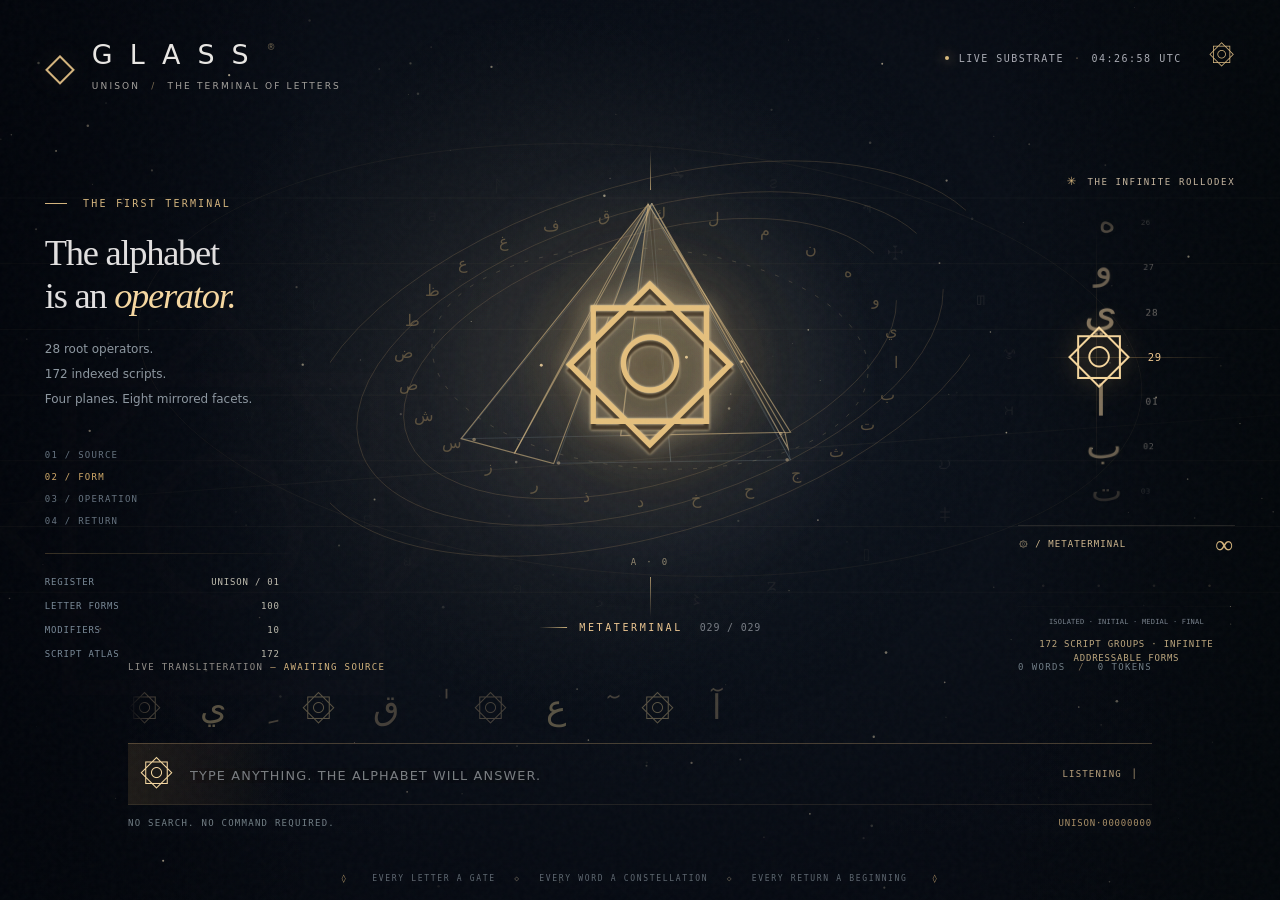
==== commit ade07cc9: "oracle: route canonical SON address into typing-only terminal without search" ====
--- a/apps/glass-oracle/index.html
+++ b/apps/glass-oracle/index.html
@@ -7,6 +7,17 @@
   <meta name="color-scheme" content="dark">
   <meta name="description" content="GLASS — a living terminal of the Unison alphabet. Type, tap, and observe the operators unfold.">
   <title>GLASS — The Unison Terminal</title>
+  <script>
+  /* SON/0.1 typed address dispatch: internal static route, no provider request. */
+  (() => {
+    const p = new URLSearchParams(location.search).get('son');
+    if (p !== null && /^s1\.[A-Za-z0-9_-]{1,24000}$/.test(p)) {
+      const next = new URL('son.html', location.href);
+      next.searchParams.set('son', p);
+      location.replace(next.href);
+    }
+  })();
+  </script>
   <style>
 :root {--ink:#050910;--gold:#d4b47d;--gold-bright:#f6d8a1;--tarnish:#827459;--mute:#86909c;--white:#e9e7e4;--margin:clamp(21px,3.5vw,62px);--arabic:"Amiri","Amiri Quran","Noto Naskh Arabic","Scheherazade New","Times New Roman",serif}
 *{box-sizing:border-box}html,body{margin:0;width:100%;height:100%;background:var(--ink);color:var(--white);overscroll-behavior:none}body{font-family:"Avenir Next","Segoe UI",system-ui,sans-serif;-webkit-font-smoothing:antialiased;font-weight:350}button{display:none!important}::selection{color:#0d1119;background:#e3bd79}input{font:inherit}
